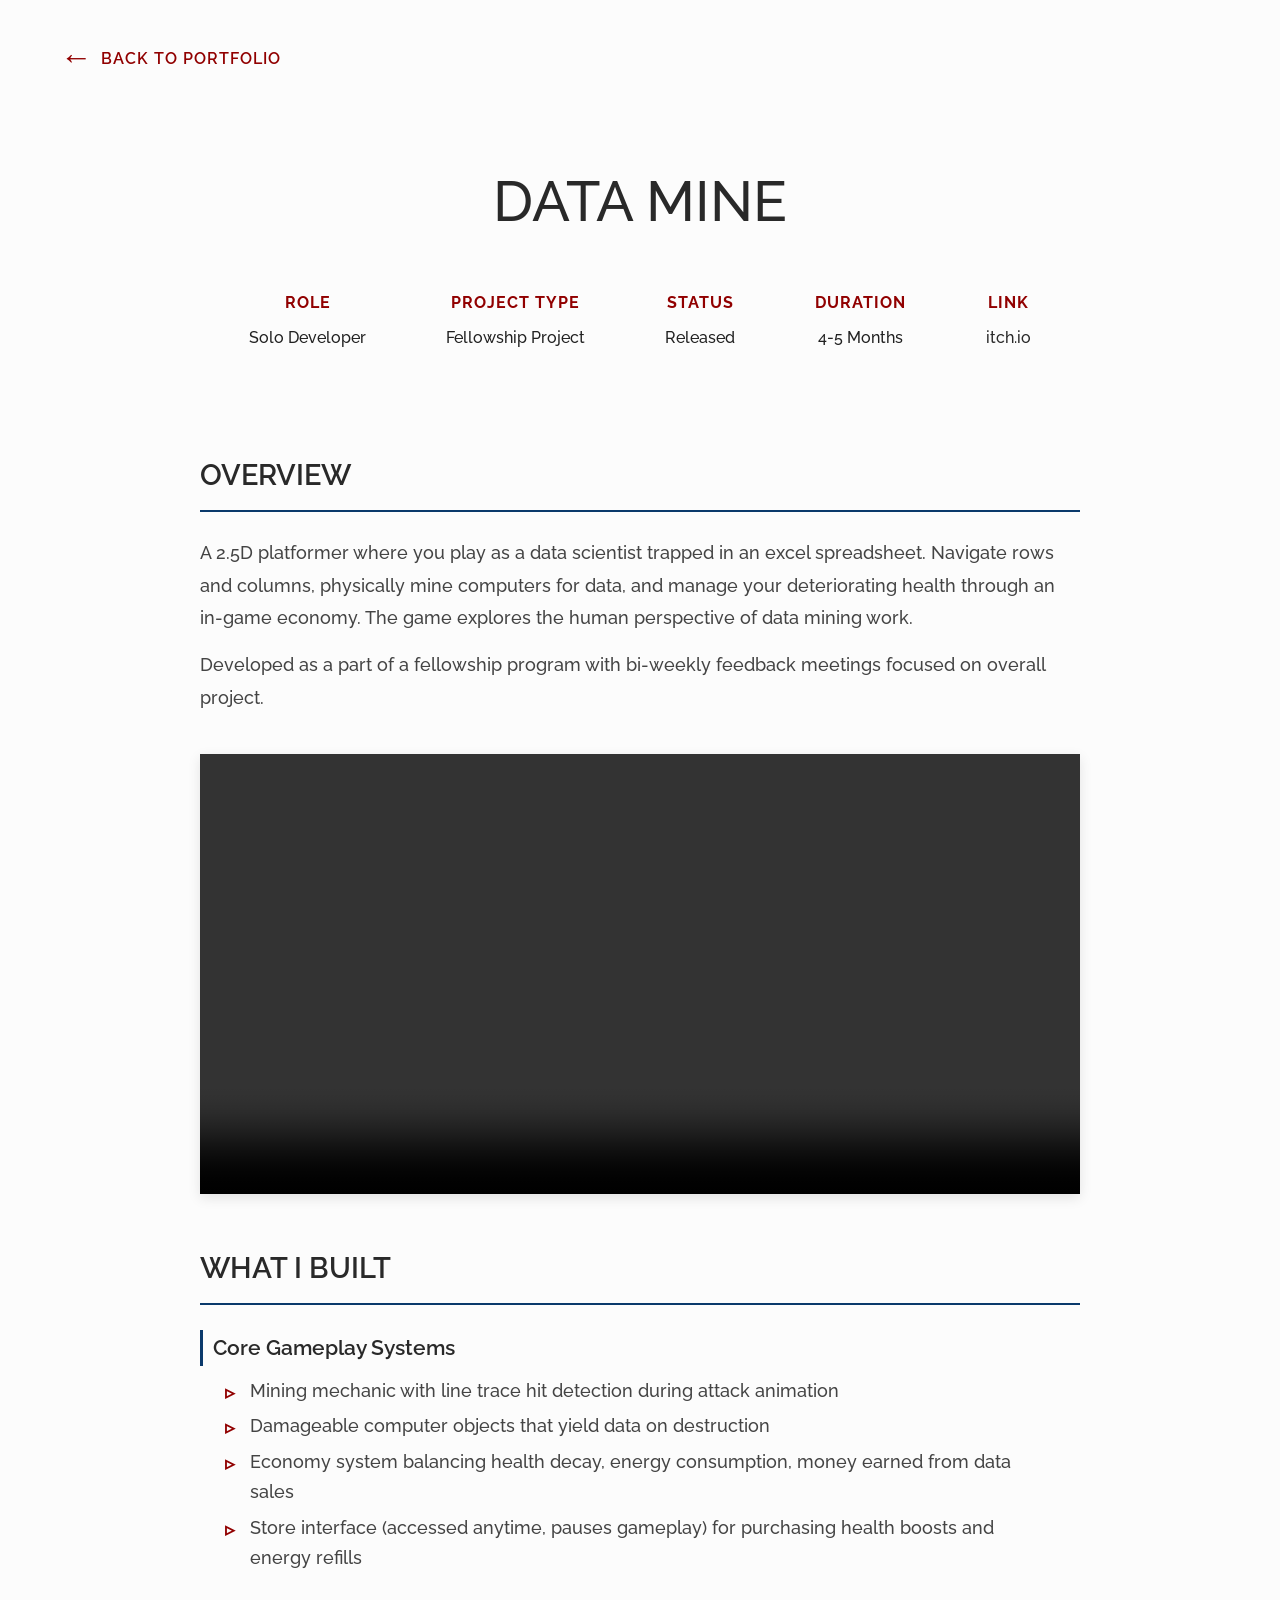
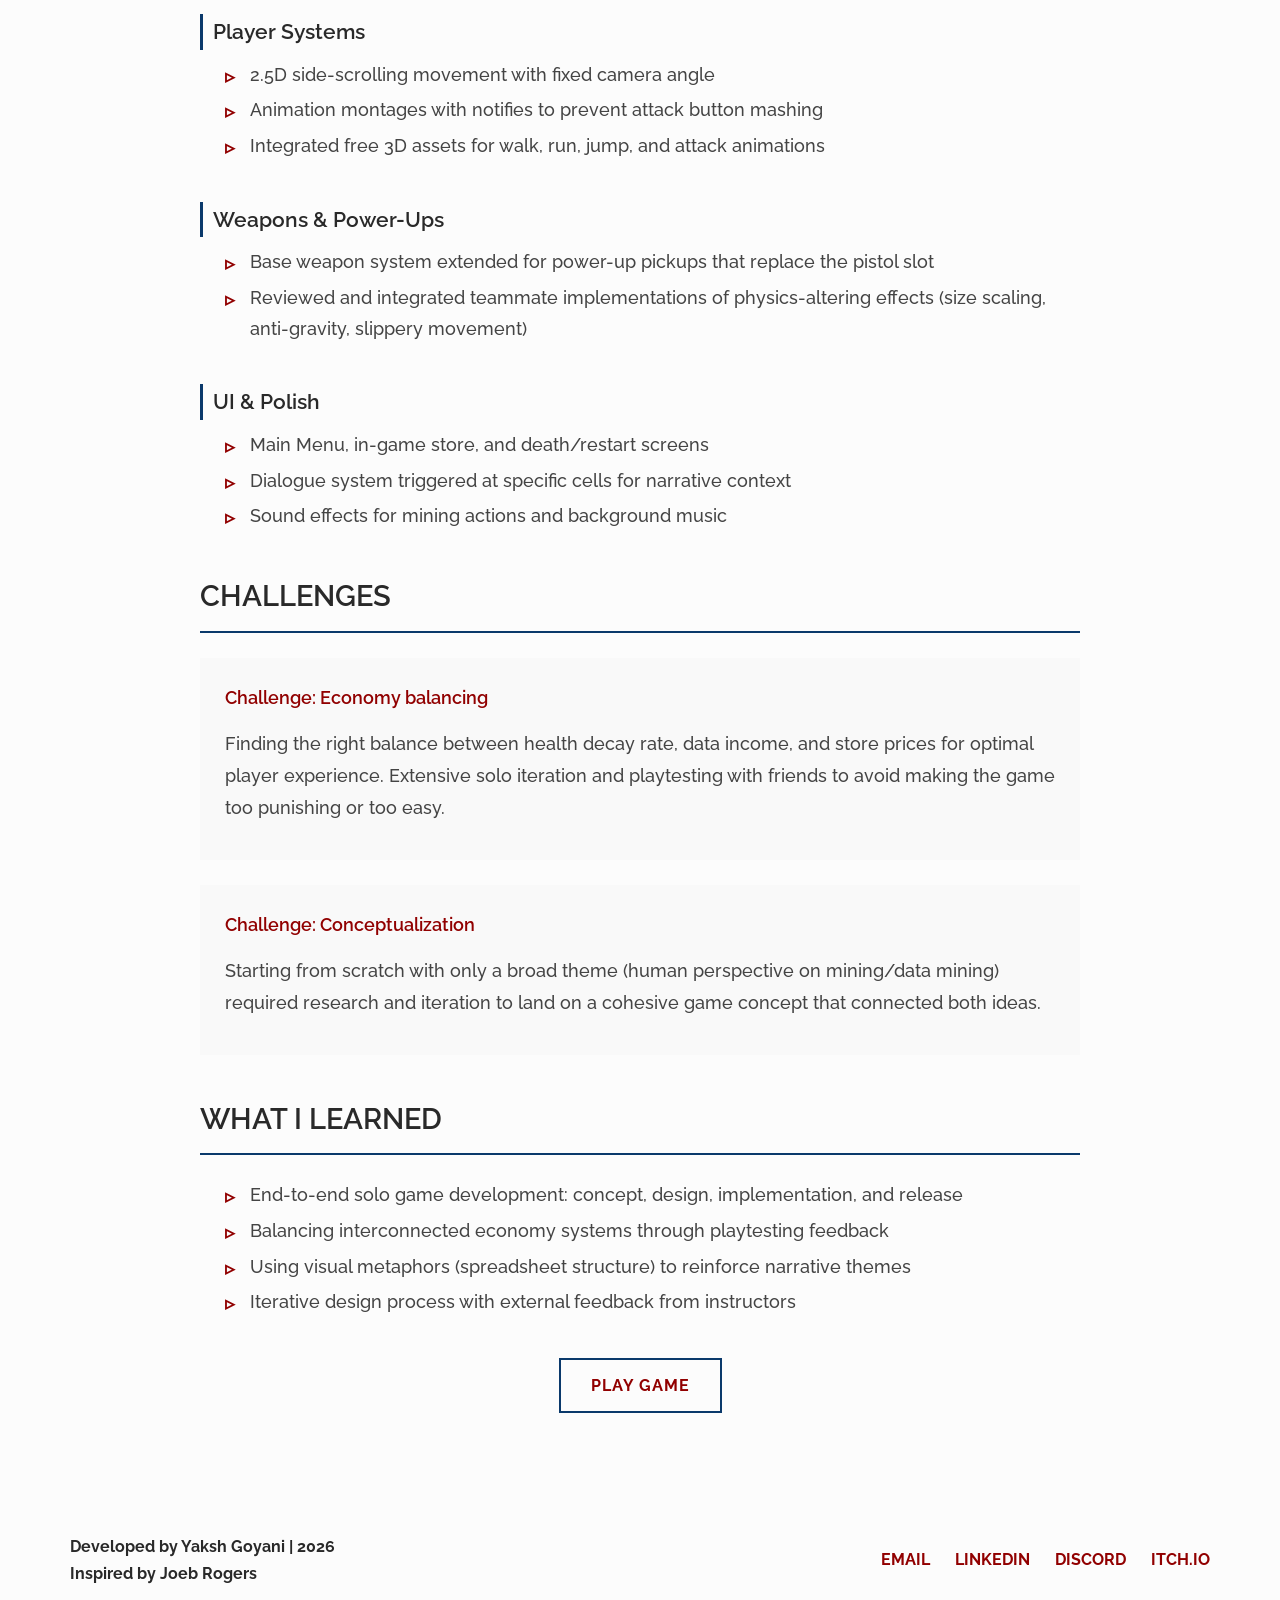
==== datamine_page.html @ fb2b9a88 "added main tags and resume" ====
<!DOCTYPE html>
<html lang="en">
<head>
    <meta charset="UTF-8">
    <meta name="viewport" content="width=device-width, initial-scale=1.0">
    <title>Data Mine | Yaksh Goyani</title>
    <link rel="stylesheet" href="styles.css">
    <link href="https://fonts.googleapis.com/css?family=Raleway:300,400,500,600,700,800,900" rel="stylesheet">
</head>
<body>
    <!-- Back Navigation-->
    <div class="project-nav">
        <a href="index.html#datamine" class="back-link">
            <span class="arrow">←</span>
            <span class="link-text">BACK TO PORTFOLIO</span>
        </a>
    </div>

    <!-- Project Header -->
    <section class="project-header">
        <main>
            <h1 class="project-page-title">DATA MINE</h1>
        
            <div class="project-meta">
                <div class="meta-block">
                    <p class="meta-label">ROLE</p>
                    <p class="meta-value">Solo Developer</p>
                </div>
            
                <div class="meta-block">
                    <p class="meta-label">PROJECT TYPE</p>
                    <p class="meta-value">Fellowship Project</p>
                </div>

                <div class="meta-block">
                    <p class="meta-label">STATUS</p>
                    <p class="meta-value">Released</p>
                </div>
            
                <div class="meta-block">
                    <p class="meta-label">DURATION</p>
                    <p class="meta-value">4-5 Months</p>
                </div>

                <div class="meta-block">
                    <p class="meta-label">LINK</p>
                    <p class="meta-value"><a href="https://billawatts. itch.io/data-mine">itch.io</a></p>
                </div>
            </div>
        </main>
    </section>

    <!-- Project Content -->
    <div class="project-container">
        <!-- Overview -->
        <section class="project-section">
            <h2 class="section-heading">OVERVIEW</h2>
            <p>A 2.5D platformer where you play as a data scientist trapped in an excel spreadsheet. Navigate rows and columns, physically mine computers for data, and manage your deteriorating health through an in-game economy. The game explores the human perspective of data mining work.</p>
            <p>Developed as a part of a fellowship program with bi-weekly feedback meetings focused on overall project.</p>
        </section>

        <!-- Gameplay Video/Image -->
        <section class="project-section">
            <div class="media-container">
                <video src="videos/DataMine_Trailer.mov" alt="DataMine Trailer" class="project-media" controls muted loop autoplay></video>
            </div>
        </section>

        <!-- My Contributions -->
        <section class="project-section">
            <h2 class="section-heading">WHAT I BUILT</h2>
            <div class="content-block">
                <h3>Core Gameplay Systems</h3>
                <ul class="content-list">
                    <li>Mining mechanic with line trace hit detection during attack animation</li>
                    <li>Damageable computer objects that yield data on destruction</li>
                    <li>Economy system balancing health decay, energy consumption, money earned from data sales</li>
                    <li>Store interface (accessed anytime, pauses gameplay) for purchasing health boosts and energy refills</li>
                </ul>
            </div>

            <div class="content-block">
                <h3>Player Systems</h3>
                <ul class="content-list">
                    <li>2.5D side-scrolling movement with fixed camera angle</li>
                    <li>Animation montages with notifies to prevent attack button mashing</li>
                    <li>Integrated free 3D assets for walk, run, jump, and attack animations</li>
                </ul>
            </div>

            <div class="content-block">
                <h3>Weapons & Power-Ups</h3>
                <ul class="content-list">
                    <li>Base weapon system extended for power-up pickups that replace the pistol slot</li>
                    <li>Reviewed and integrated teammate implementations of physics-altering effects (size scaling, anti-gravity, slippery movement)</li>
                </ul>
            </div>

            <div class="content-block">
                <h3>UI & Polish</h3>
                <ul class="content-list">
                    <li>Main Menu, in-game store, and death/restart screens</li>
                    <li>Dialogue system triggered at specific cells for narrative context</li>
                    <li>Sound effects for mining actions and background music</li>
                </ul>
            </div>
        </section>

        <!-- Content Blocks 
        <section class="project-section">
            <h2 class="section-heading">MY</h2>
            
            <div class="contribution-block">
                <h3>Core Game Logic & Gameplay Systems</h3>
                <p>Designed and implemented the foundational game loop, including player state management, score tracking, and match flow. Built a flexible event system to handle game state transitions and player interactions.</p>
            </div>

            <div class="contribution-block">
                <h3>Death-Match Mode</h3>
                <p>Developed the complete death-match system including player respawn logic, spawn point management, and weapons distribution. Implemented score tracking and victory conditions with real-time UI updates.</p>
            </div>

            <div class="contribution-block">
                <h3>Modular Weapons System</h3>
                <p>Created a data-driven weapons framework allowing easy addition of new weapons. Implemented weapon switching, ammo management, and projectile physics. Each weapon features unique fire rates, damage values, and visual effects.</p>
            </div>
        </section>
        -->

        <!-- Technical Challenges -->
        <section class="project-section">
            <h2 class="section-heading">CHALLENGES</h2>
            
            <div class="challenge-block">
                <h3>Challenge: Economy balancing</h3>
                <p>Finding the right balance between health decay rate, data income, and store prices for optimal player experience. Extensive solo iteration and playtesting with friends to avoid making the game too punishing or too easy.</p>
            </div>

            <div class="challenge-block">
                <h3>Challenge: Conceptualization</h3>
                <p>Starting from scratch with only a broad theme (human perspective on mining/data mining) required research and iteration to land on a cohesive game concept that connected both ideas. </p>
            </div>
        </section>

        
        <!-- Gallery 
        <section class="project-section">
            <h2 class="section-heading">GALLERY</h2>
            <div class="gallery-grid">
                <img src="images/KamiKaZe_Poster.png" alt="Screenshot 1" class="gallery-image">
                <img src="images/KamiKaZe_Poster.png" alt="Screenshot 2" class="gallery-image">
                <img src="images/KamiKaZe_Poster.png" alt="Screenshot 3" class="gallery-image">
                <img src="images/KamiKaZe_Poster.png" alt="Screenshot 4" class="gallery-image">
            </div>
        </section>
        -->

        <!-- Key Takeaways -->
        <section class="project-section">
            <h2 class="section-heading">WHAT I LEARNED</h2>
            <div class="content-block">
                <ul class="content-list">
                    <li>End-to-end solo game development: concept, design, implementation, and release</li>
                    <li>Balancing interconnected economy systems through playtesting feedback</li>
                    <li>Using visual metaphors (spreadsheet structure) to reinforce narrative themes</li>
                    <li>Iterative design process with external feedback from instructors</li>
                </ul>
            </div>
        </section>

        <!-- Links -->
        <section class="project-section">
            <div class="project-links">
                <a href="https://billawatts.itch.io/data-mine" target="_blank" class="project-button">PLAY GAME</a>
            </div>
        </section>
    </div>

    <!-- Footer -->
    <footer>
        <div class="footer-text">
            <p>Developed by Yaksh Goyani | 2026</p>
            <p>Inspired by Joeb Rogers</p>
        </div>

        <div class="social-links">
            <a href="mailto:yakshgoyani@gmail.com" title="email">EMAIL</a>
            <a href="https://www.linkedin.com/in/ygoyani" target="_blank" title="linkedin">LINKEDIN</a>
            <a href="https://discord.com/login" target="_blank" title="discord">DISCORD</a>
            <a href="https://billawatts.itch.io/" target="_blank" title="itch.io">ITCH.IO</a>            
        </div>
    </footer>
</body>
</html>
---- styles.css ----
/*
        font-color: #292929
        link-color-1: #910000
        background-color: #FCFCFC
        link-color-2 - #0A396B
        */
        
* {
    margin: 0;
    padding: 0;
    box-sizing: border-box;
}

a{
    text-decoration: none;
}

body {
    font-family: 'Raleway', sans-serif;
    background-color: #FCFCFC;
    font-size: 18px;
    font-weight: 500;
    line-height: 1.7;
    color: #292929;
}


/* ------------Hero Section---------- */
.hero {
    min-height: 100vh;
    display: flex;
    align-items: center;
    padding: 0 60px;
}

.hero-content {
    height: 800px;
    max-width: 1200px;
    margin: 0 auto;
    width: 100%;
}

.hero h1 {
    font-size: 2rem;
    margin-top: 80px;
    margin-bottom: 150px;
    font-weight: normal;
}

.profile-content {
    display: flex;
    align-items: center;
    gap: 10px;
}

.profile-image {
    width: 300px;
    height: 300px;
    border-radius: 1000px;
}

.hero h2 {
    font-size: 2.2rem;
    width: 90%;
    line-height: 1.4;
    margin-bottom: 20px;
    font-weight: normal;
}

.hero span {
    font-weight: bold;
}

/* ----------Main Content---------- */
.container {
    max-width: 1500px;
    margin: 0 auto;
    padding: 0 60px;
}

.section {
    display: grid;
    grid-template-columns: 200px 1fr;
    gap: 150px;
    margin-bottom: 30px;
    padding: 30px 0;
}

.section-title {
    color: #910000;
    font-size: 1.25rem;
    font-weight: 600;
    position: sticky;
    top: 40px;
    align-self: start;
    text-align: right;
    width: 250px;
}

.section-content {
    max-width: 900px;
}

/* ----------Background Section----------- */
.background-content {
    display: flex;
    flex-direction: column;
    gap: 20px;
    align-items: flex-start;
    flex: 1;
}

.background-content p {
    margin-bottom: 15px;
}

.resume {
    color: #910000;
    padding: 10px 25px;
    font-size: 1.5rem;
    font-weight: 600;
    width: fit-content;
    border: 2px solid #0A396B;
    margin: 20px auto;
    display: block;
    text-align: center;
    transition: all 0.3s ease;
}


.resume:hover {
    color: #FCFCFC;
    background-color: #0A396B;
    border-color: #0A396B;
    letter-spacing: 0.5px;
}

.resume:active {
    background-color: #00965A;
    border-color: #00965A;
}


/* ----------Skills Section---------- */
.skills-grid {
    display: flex;
    flex-wrap: wrap;
    gap: 40px 100px;
}

.skill-category h4 {
    margin-top: 4px;
    font-size: 1.25rem;
    font-weight: 600;
    margin-bottom: 20px;
}

.skill-category ul {
    list-style: none;
}

.skill-category li {
    margin-bottom: 8px;
    position: relative;
    font-size: 16px;
}

/* ----------Projects---------- */
.project {
    margin-bottom: 60px;
}

.project-banner {
    width: 90%;
    height: auto;
    margin-bottom: 0;
}

.tools {
    display: flex;
    flex-direction: row-reverse;
    margin-right: 90px;
}

.tool-name {
    margin-right: 40px;
    font-size: 0.9rem;
    color: #0A396B;
    font-weight: 700;
    border-bottom: 2px solid #0A396B;
}

.project-title {
    font-size: 24px;
    font-weight: 600;
}

.project-title a {
    text-decoration: none;
    color: #292929;
}

.project-title a:hover{
    opacity: 0.85;
}

.project-title a:active {
    color:#00965A;
}

.about-project {
    line-height: 1.7;
    font-size: 1rem;
    margin-left: 20px;;
}

.about-project ul li {
    margin-left: 30px;
}

/* ----------Project Page----------*/

/* -----Back Navigation----- */
.project-nav {
    padding: 30px 60px;
    transition: background-color 0.2s ease;
}

.back-link {
    color: #910000;
    font-weight: 600;
    letter-spacing: 1px;
    transition: color 0.2s ease;
    display: inline-flex;
    align-items: center;
    gap: 8px;
}

.back-link:hover {
    color: #FCFCFC;
}

.project-nav:has(.back-link:hover) {
    background-color: #292929;
}

.arrow {
    font-size: 2rem;
    display: inline-block;
}

.link-text {
    font-size: 1rem;
    padding-top: 2px;
    display: inline-block;
}


/* -----Project Header----- */
.project-header {
    padding: 40px 60px;
    background-color: #FCFCFC;
}

.project-page-title {
    font-size: 3.5rem;
    font-weight: 500;
    color: #292929;
    margin-bottom: 40px;
    text-align: center;
}

.project-meta {
    display: flex;
    justify-content: center;
    gap: 80px;
    flex-wrap: wrap;
}

.meta-block {
    text-align: center;
}

.meta-label {
    font-size: 0.975rem;
    font-weight: 700;
    color: #910000;
    letter-spacing: 1px;
    margin-bottom: 8px;
}

.meta-value {
    font-size: 1rem;
    color: #212121;
    font-weight: 500;
}

.meta-value a {
    color: #292929;
}

.meta-value a:hover {
    color: #0A396B;
    font-weight: 600;
    border-bottom: 2px solid #0A396B;
}

.meta-value a:active {
    color: #00965A;
    border-bottom: 0px;
}

/* -----Project Content----- */
.project-container {
    max-width: 1000px;
    margin: 0 auto;
    padding: 60px;
}

.project-section {
    margin-bottom: 40px;
}

.section-heading {
    font-size: 1.8rem;
    font-weight: 600;
    color: #292929;
    margin-bottom: 25px;
    padding-bottom: 10px;
    border-bottom: 2px solid #0A396B;
}

.project-section p {
    line-height: 1.8;
    color: #444;
    margin-bottom: 15px;
}

/* -----Media Container----- */
.media-container {
    margin: 40px 0;
}

.project-media {
    width: 100%;
    height: auto;
    box-shadow: 0 4px 12px rgba(0, 0, 0, 0.1);
}

/* -----Project Content List----- */
.content-block {
    margin-bottom: 40px;
}

.content-block h3 {
    border-left: 3px solid #0A396B;
    padding-left: 10px;
    font-weight: 600;
}

.content-block p {
    padding-left: 20px;
    margin: 10px 0;
    font-weight: 600;
    font-style: italic;
}

.content-list {
    list-style: none;
    margin: 10px 25px;
    padding-left: 0;
}

.content-list li {
    padding-left: 25px;
    margin-bottom: 5px;
    position: relative;
    line-height: 1.7;
    color: #444;
}

.content-list li:before {
    content: "▹";
    position: absolute;
    left: 0;
    color: #910000;
    font-weight: bold;
    font-size: 1.2rem;
}

/* -----contribution Blocks----- 
.contribution-block {
    margin-bottom: 35px;
    padding-left: 20px;
    border-left: 3px solid #0A396B;
}

.contribution-block h3 {
    font-size: 1.2rem;
    font-weight: 600;
    color: #222;
    margin-bottom: 12px;
}

.contribution-block p {
    color: #444;
    line-height: 1.8;
} 
*/

/* -----Challenge Blocks----- */
.challenge-block {
    background-color: #f9f9f9;
    padding: 25px;
    margin-bottom: 25px;
}

.challenge-block h3 {
    font-size: 1.1rem;
    font-weight: 600;
    color: #910000;
    margin-bottom: 15px;
}

.challenge-block p {
    margin-bottom: 10px;
}

.challenge-block strong {
    color: #222;
    font-weight: 600;
}

/* Gallery */
.gallery-grid {
    display: grid;
    grid-template-columns: repeat(2, 1fr);
    gap: 20px;
    margin-top: 30px;
}

.gallery-image {
    width: 100%;
    height: auto;
    border-radius: 8px;
    box-shadow: 0 2px 8px rgba(0, 0, 0, 0.1);
    transition: transform 0.3s ease;
}

.gallery-image:hover {
    transform: scale(1.05);
}

/* Project Links */
.project-links {
    display: flex;
    gap: 40px;
    justify-content: center;
    margin-top: 40px;
}

.project-button {
    color: #910000;
    padding: 12px 30px;
    font-size: 1rem;
    font-weight: 700;
    border: 2px solid #0A396B;
    display: inline-block;
    text-align: center;
    transition: all 0.3s ease;
    letter-spacing: 1px;
}

.project-button:hover {
    color: #fff;
    background-color: #0A396B;
    border-color: #0A396B;
}

.project-button:active {
    background-color: #00965A;
    border-color: #00965A;
}

/* Responsive - Project Pages */
@media (max-width: 768px) {
    .project-nav {
        padding: 20px 30px;
    }

    .project-header {
        padding: 60px 30px 40px;
    }

    .project-page-title {
        font-size: 2.5rem;
    }

    .project-meta {
        gap: 30px;
    }

    .project-container {
        padding: 40px 30px 80px;
    }

    .section-heading {
        font-size: 1.5rem;
    }

    .gallery-grid {
        grid-template-columns: 1fr;
    }

    .project-links {
        flex-direction: column;
    }

    .project-button {
        width: 100%;
    }
}

/* ----------Footer---------- */
footer {
    display: flex;
    flex-direction: row;
    flex-wrap: wrap;
    align-items: center;
    justify-content: space-between;
    margin-bottom: 80px;
}

.footer-text {
    font-size: 1rem;
    font-weight: bold;
    padding: 20px 70px;
}

.social-links {
    display: flex;
    justify-content: center;
    gap: 25px;
    align-items: center;
    padding: 20px 70px;
}

.social-links a {
    color: #910000;
    font-size: 1rem;
    font-weight: bold;
    display: flex;
    align-items: center;
    gap: 5px;
    border-bottom: 2px solid #FCFCFC;
}

.social-links a:hover {
    color: #0A396B;
    border-bottom: 2px solid #0A396B;
}

.social-links a:active {
    color: #00965A;
    border-bottom: 0px;
}

.social-icon {
    width: 20px;
    height: 20px;
}

/* ----------Mobile---------- */
@media (max-width: 768px) {
    .hero {
        padding: 120px 60px;
        min-height: auto;
    }

    .hero-content {
        padding: 40px 0;
    }

    .hero h1 {
        font-size: 20px;
    }

    .hero h2 {
        font-size: 26px;
        order: 1;
    }

    .profile-content {
        flex-direction: column;
        align-items: center;
    }

    .profile-image {
        display: none;
    }
    .container {
    padding: 0 20px;
    }

    .project {
        grid-template-columns: 1fr;
    }

    .project-banner {
        grid-column: 1;
        grid-row: 1;
        margin-bottom: 10px;
    }
    
    .project .tools .project-title .about-project {
        grid-column: 1;
    }

    .section {
        grid-template-columns: 1fr;
        gap: 30px;
        margin-bottom: 60px;
        padding: 20px 0;
    }

    .section-title {
        position: static;
        font-size: 22px;
        text-align: left;
    }

    .skills-grid {
        grid-template-columns: 1fr;
        gap: 30px;
    }

    .background-wrapper {
        flex-direction: column;
    }

    .social-links {
        flex-wrap: wrap;
        gap: 15px;
    }

    footer {
        padding: 40px 20px;
        flex-direction: column;
        align-items: center;
        margin-bottom: 70px;
    }
}

/* Tablet spacing*/
@media (max-width: 1024px) and (min-width: 769px) {
    .hero {
        padding: 50px 40px;
    }

    .hero-content {
        padding: 50px 0;
    }

    .profile-image {
        display: none;
    }

    .section {
        gap: 60px;
    }

    footer {
        padding: 40px 20px;
        flex-direction: column;
        align-items: center;
        margin-bottom: 70px;
    }

    .footer-text {
        text-align: center;
    }

}

/* Mobile - overall container spacing */
@media (max-width: 768px) {
    .container {
        padding: 0 50px;
    }

}
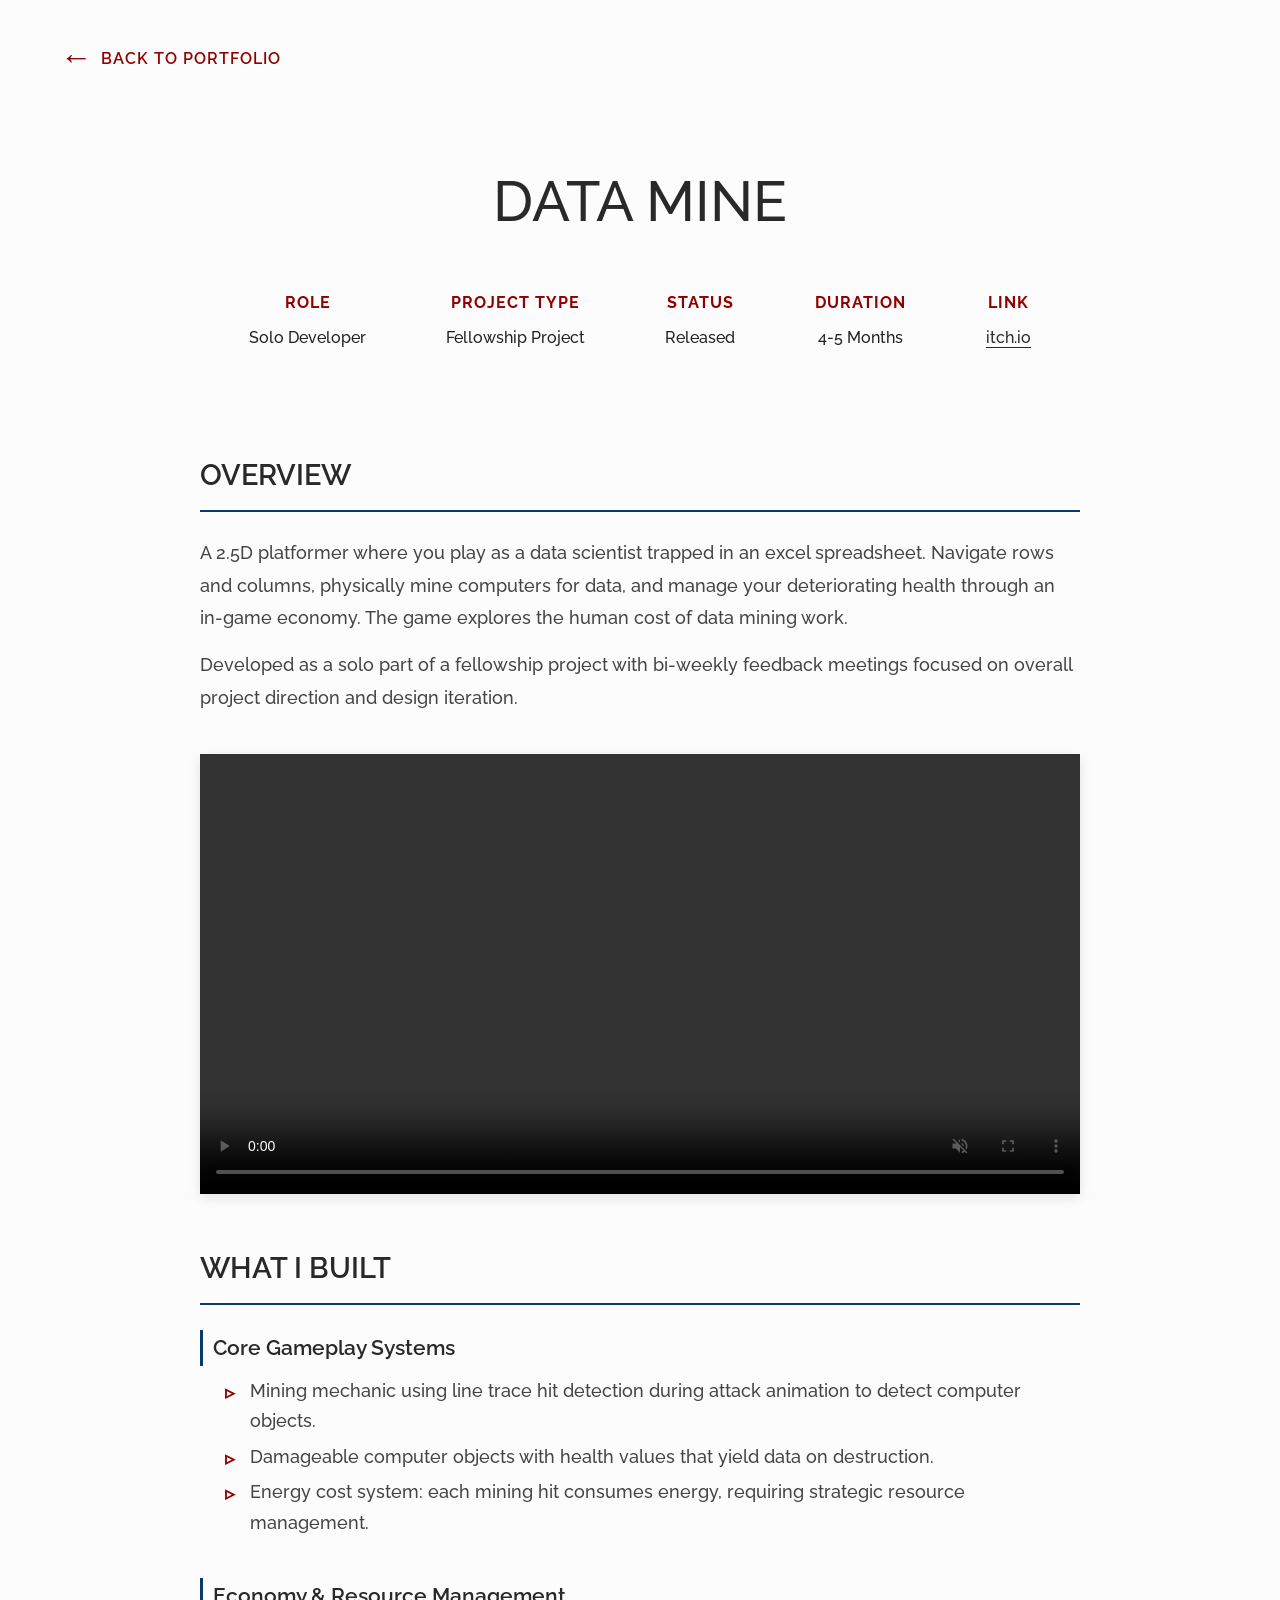
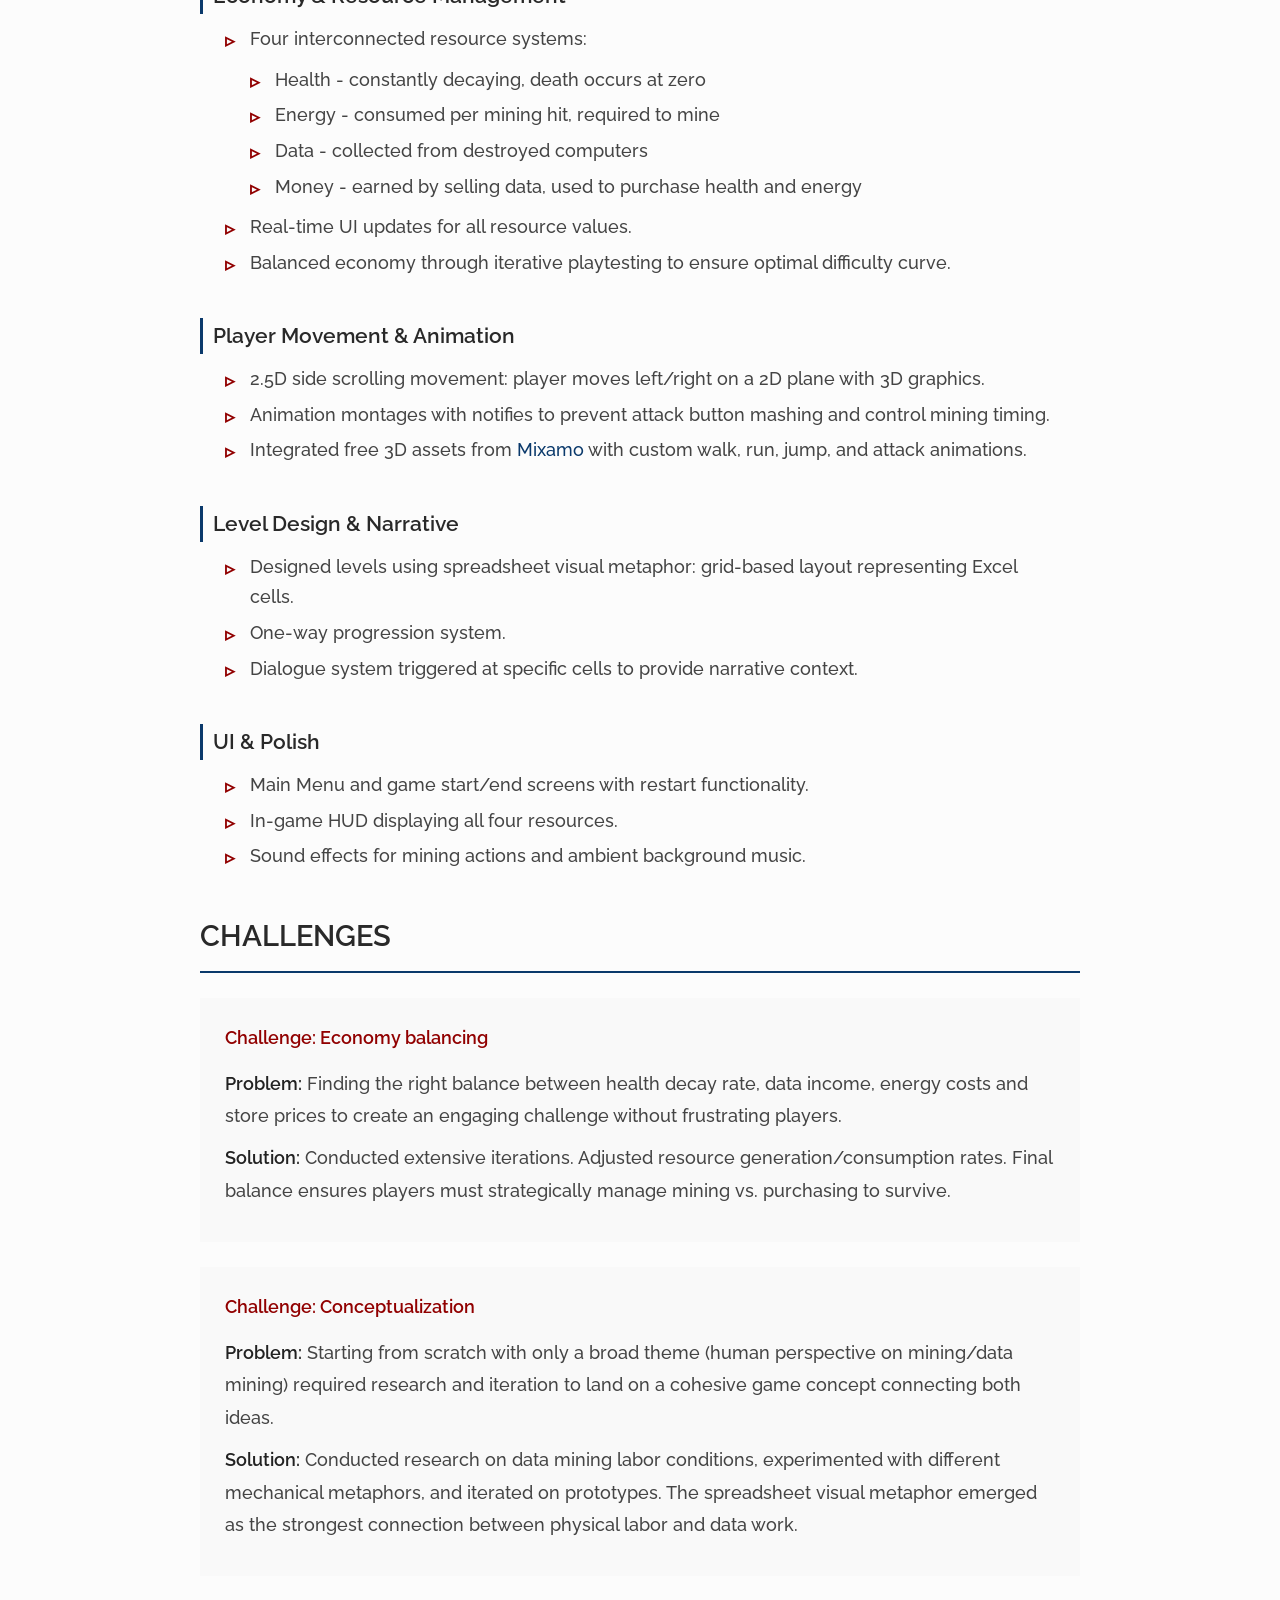
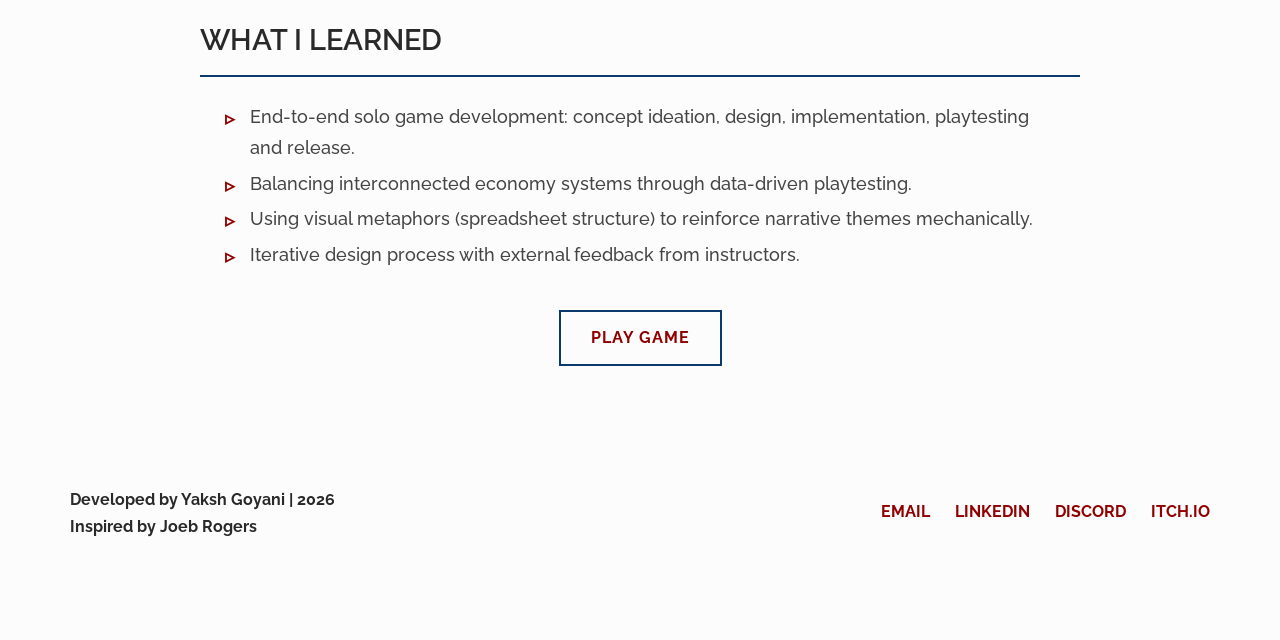
==== commit 53081ae5: "changed the project page content" ====
--- a/datamine_page.html
+++ b/datamine_page.html
@@ -44,7 +44,7 @@
 
                 <div class="meta-block">
                     <p class="meta-label">LINK</p>
-                    <p class="meta-value"><a href="https://billawatts. itch.io/data-mine">itch.io</a></p>
+                    <p class="meta-value"><a href="https://billawatts.itch.io/data-mine" target="_blank">itch.io</a></p>
                 </div>
             </div>
         </main>
@@ -55,8 +55,8 @@
         <!-- Overview -->
         <section class="project-section">
             <h2 class="section-heading">OVERVIEW</h2>
-            <p>A 2.5D platformer where you play as a data scientist trapped in an excel spreadsheet. Navigate rows and columns, physically mine computers for data, and manage your deteriorating health through an in-game economy. The game explores the human perspective of data mining work.</p>
-            <p>Developed as a part of a fellowship program with bi-weekly feedback meetings focused on overall project.</p>
+            <p>A 2.5D platformer where you play as a data scientist trapped in an excel spreadsheet. Navigate rows and columns, physically mine computers for data, and manage your deteriorating health through an in-game economy. The game explores the human cost of data mining work.</p>
+            <p>Developed as a solo part of a fellowship project with bi-weekly feedback meetings focused on overall project direction and design iteration.</p>
         </section>
 
         <!-- Gameplay Video/Image -->
@@ -72,36 +72,51 @@
             <div class="content-block">
                 <h3>Core Gameplay Systems</h3>
                 <ul class="content-list">
-                    <li>Mining mechanic with line trace hit detection during attack animation</li>
-                    <li>Damageable computer objects that yield data on destruction</li>
-                    <li>Economy system balancing health decay, energy consumption, money earned from data sales</li>
-                    <li>Store interface (accessed anytime, pauses gameplay) for purchasing health boosts and energy refills</li>
-                </ul>
-            </div>
-
-            <div class="content-block">
-                <h3>Player Systems</h3>
-                <ul class="content-list">
-                    <li>2.5D side-scrolling movement with fixed camera angle</li>
-                    <li>Animation montages with notifies to prevent attack button mashing</li>
-                    <li>Integrated free 3D assets for walk, run, jump, and attack animations</li>
-                </ul>
-            </div>
-
-            <div class="content-block">
-                <h3>Weapons & Power-Ups</h3>
-                <ul class="content-list">
-                    <li>Base weapon system extended for power-up pickups that replace the pistol slot</li>
-                    <li>Reviewed and integrated teammate implementations of physics-altering effects (size scaling, anti-gravity, slippery movement)</li>
+                    <li>Mining mechanic using line trace hit detection during attack animation to detect computer objects.</li>
+                    <li>Damageable computer objects with health values that yield data on destruction.</li>
+                    <li>Energy cost system: each mining hit consumes energy, requiring strategic resource management.</li>
+                </ul>
+            </div>
+
+            <div class="content-block">
+                <h3>Economy & Resource Management</h3>
+                <ul class="content-list">
+                    <li>Four interconnected resource systems:</li>
+                    <ul class="content-list">
+                        <li>Health - constantly decaying, death occurs at zero</li>
+                        <li>Energy - consumed per mining hit, required to mine</li>
+                        <li>Data - collected from destroyed computers</li>
+                        <li>Money - earned by selling data, used to purchase health and energy</li>
+                    </ul>
+                    <li>Real-time UI updates for all resource values.</li>
+                    <li>Balanced economy through iterative playtesting to ensure optimal difficulty curve.</li>
+                </ul>
+            </div>
+
+            <div class="content-block">
+                <h3>Player Movement & Animation</h3>
+                <ul class="content-list">
+                    <li>2.5D side scrolling movement: player moves left/right on a 2D plane with 3D graphics.</li>
+                    <li>Animation montages with notifies to prevent attack button mashing and control mining timing.</li>
+                    <li>Integrated free 3D assets from <a href="https://www.mixamo.com/#/" target="_blank">Mixamo</a> with custom walk, run, jump, and attack animations.</li>
+                </ul>
+            </div>
+
+            <div class="content-block">
+                <h3>Level Design & Narrative</h3>
+                <ul class="content-list">
+                    <li>Designed levels using spreadsheet visual metaphor: grid-based layout representing Excel cells.</li>
+                    <li>One-way progression system.</li>
+                    <li>Dialogue system triggered at specific cells to provide narrative context.</li>
                 </ul>
             </div>
 
             <div class="content-block">
                 <h3>UI & Polish</h3>
                 <ul class="content-list">
-                    <li>Main Menu, in-game store, and death/restart screens</li>
-                    <li>Dialogue system triggered at specific cells for narrative context</li>
-                    <li>Sound effects for mining actions and background music</li>
+                    <li>Main Menu and game start/end screens with restart functionality.</li>
+                    <li>In-game HUD displaying all four resources.</li>
+                    <li>Sound effects for mining actions and ambient background music.</li>
                 </ul>
             </div>
         </section>
@@ -133,12 +148,14 @@
             
             <div class="challenge-block">
                 <h3>Challenge: Economy balancing</h3>
-                <p>Finding the right balance between health decay rate, data income, and store prices for optimal player experience. Extensive solo iteration and playtesting with friends to avoid making the game too punishing or too easy.</p>
+                <p><strong>Problem:</strong> Finding the right balance between health decay rate, data income, energy costs and store prices to create an engaging challenge without frustrating players.</p>
+                <p><strong>Solution:</strong> Conducted extensive iterations. Adjusted resource generation/consumption rates. Final balance ensures players must strategically manage mining vs. purchasing to survive.</p>
             </div>
 
             <div class="challenge-block">
                 <h3>Challenge: Conceptualization</h3>
-                <p>Starting from scratch with only a broad theme (human perspective on mining/data mining) required research and iteration to land on a cohesive game concept that connected both ideas. </p>
+                <p><strong>Problem:</strong> Starting from scratch with only a broad theme (human perspective on mining/data mining) required research and iteration to land on a cohesive game concept connecting both ideas.</p>
+                <p><strong>Solution:</strong> Conducted research on data mining labor conditions, experimented with different mechanical metaphors, and iterated on prototypes. The spreadsheet visual metaphor emerged as the strongest connection between physical labor and data work.</p>
             </div>
         </section>
 
@@ -160,10 +177,10 @@
             <h2 class="section-heading">WHAT I LEARNED</h2>
             <div class="content-block">
                 <ul class="content-list">
-                    <li>End-to-end solo game development: concept, design, implementation, and release</li>
-                    <li>Balancing interconnected economy systems through playtesting feedback</li>
-                    <li>Using visual metaphors (spreadsheet structure) to reinforce narrative themes</li>
-                    <li>Iterative design process with external feedback from instructors</li>
+                    <li>End-to-end solo game development: concept ideation, design, implementation, playtesting and release.</li>
+                    <li>Balancing interconnected economy systems through data-driven playtesting.</li>
+                    <li>Using visual metaphors (spreadsheet structure) to reinforce narrative themes mechanically.</li>
+                    <li>Iterative design process with external feedback from instructors.</li>
                 </ul>
             </div>
         </section>
--- a/styles.css
+++ b/styles.css
@@ -41,7 +41,7 @@
 }
 
 .hero h1 {
-    font-size: 2rem;
+    font-size: 1.75rem;
     margin-top: 80px;
     margin-bottom: 150px;
     font-weight: normal;
@@ -60,7 +60,7 @@
 }
 
 .hero h2 {
-    font-size: 2.2rem;
+    font-size: 2rem;
     width: 90%;
     line-height: 1.4;
     margin-bottom: 20px;
@@ -94,7 +94,7 @@
     top: 40px;
     align-self: start;
     text-align: right;
-    width: 250px;
+    width: 220px;
 }
 
 .section-content {
@@ -145,10 +145,10 @@
 .skills-grid {
     display: flex;
     flex-wrap: wrap;
-    gap: 40px 100px;
 }
 
 .skill-category h4 {
+    width: 175px;
     margin-top: 4px;
     font-size: 1.25rem;
     font-weight: 600;
@@ -156,6 +156,7 @@
 }
 
 .skill-category ul {
+    width: 180px;
     list-style: none;
 }
 
@@ -190,6 +191,18 @@
     border-bottom: 2px solid #0A396B;
 }
 
+.tools a {
+    color: #910000;
+}
+
+.tools a:hover{
+    color: #00965A;
+}
+
+.tools a:active {
+    color: #292929;
+}
+
 .project-title {
     font-size: 24px;
     font-weight: 600;
@@ -297,6 +310,7 @@
 
 .meta-value a {
     color: #292929;
+    border-bottom: 1px solid #292929;
 }
 
 .meta-value a:hover {
@@ -386,6 +400,14 @@
     color: #910000;
     font-weight: bold;
     font-size: 1.2rem;
+}
+
+.content-list a{
+    color: #0A396B;
+}
+
+.content-list a:hover {
+    color:#00965A;
 }
 
 /* -----contribution Blocks----- 
@@ -616,6 +638,11 @@
         grid-column: 1;
     }
 
+    .tools {
+        margin-right: 30px;
+        margin-bottom: 10px;
+    }
+
     .section {
         grid-template-columns: 1fr;
         gap: 30px;
@@ -665,6 +692,9 @@
         display: none;
     }
 
+    .tools {
+        margin-right: 20px;
+    }
     .section {
         gap: 60px;
     }
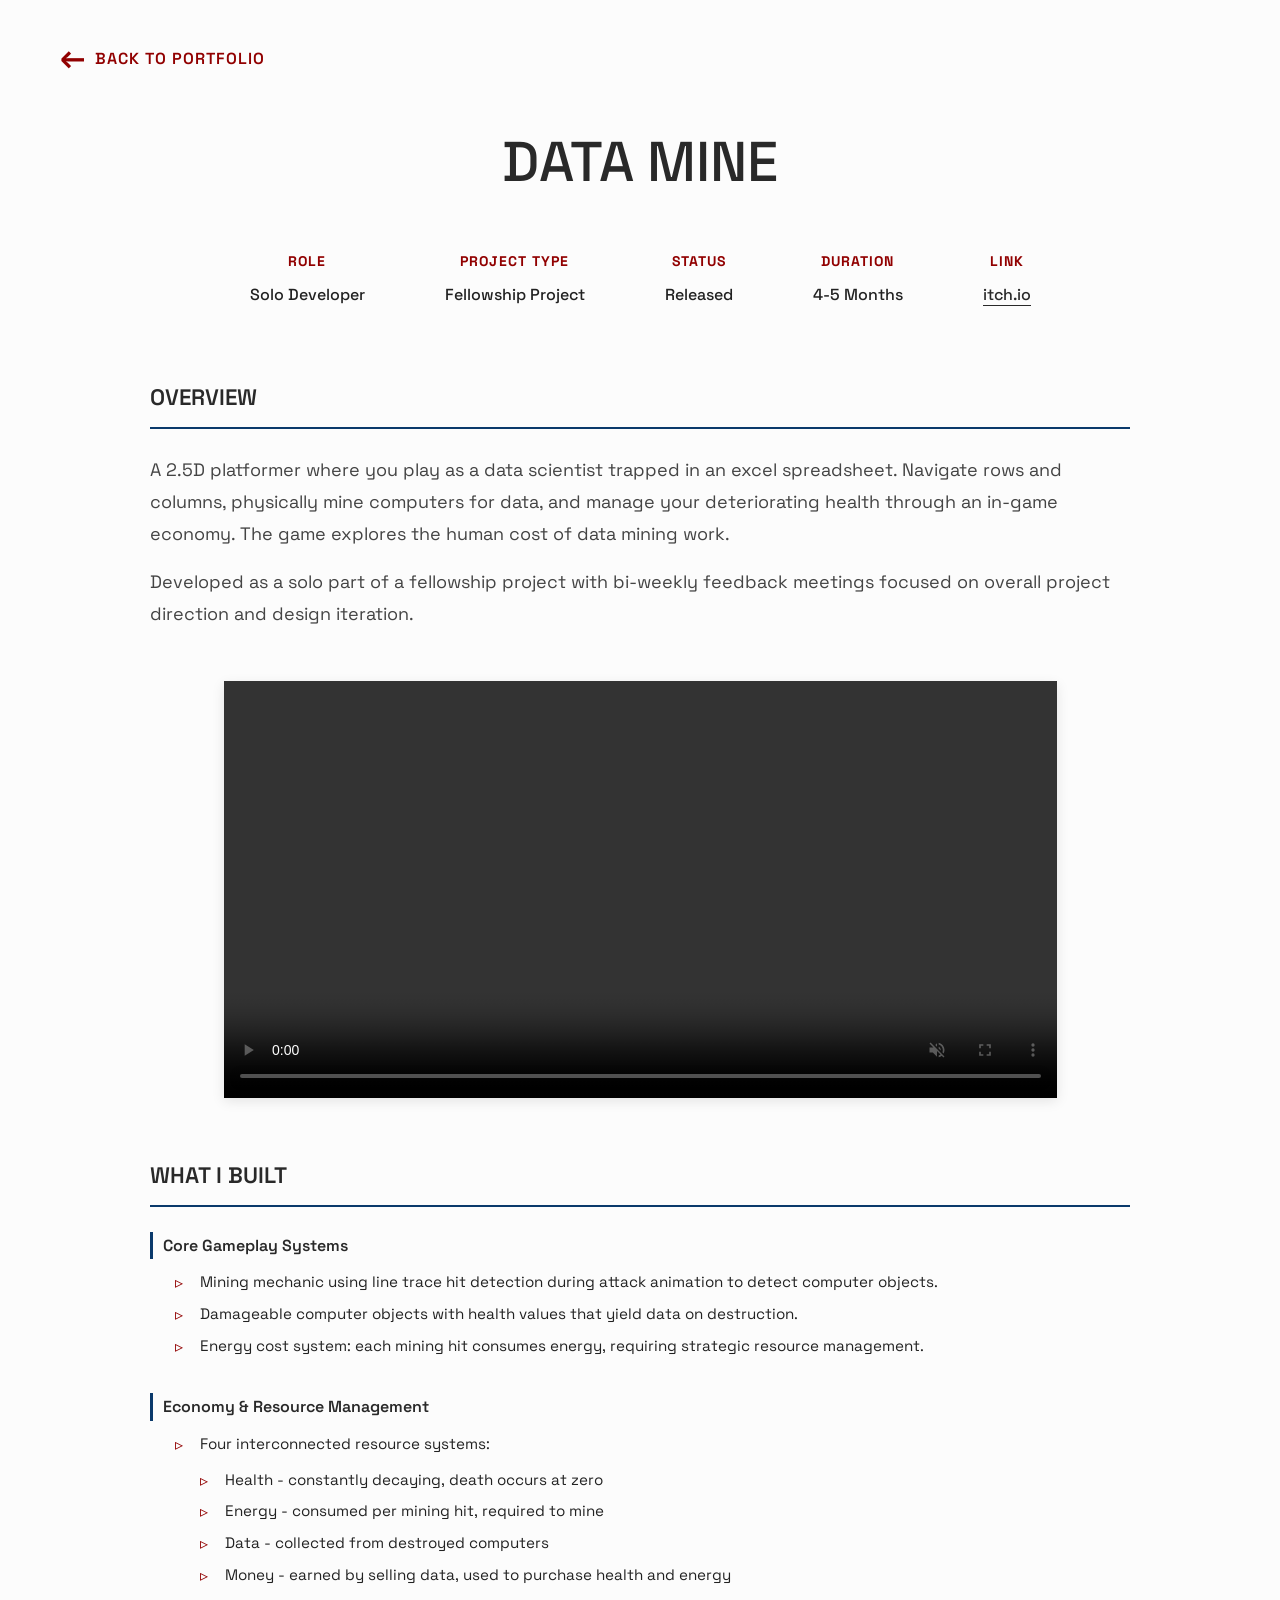
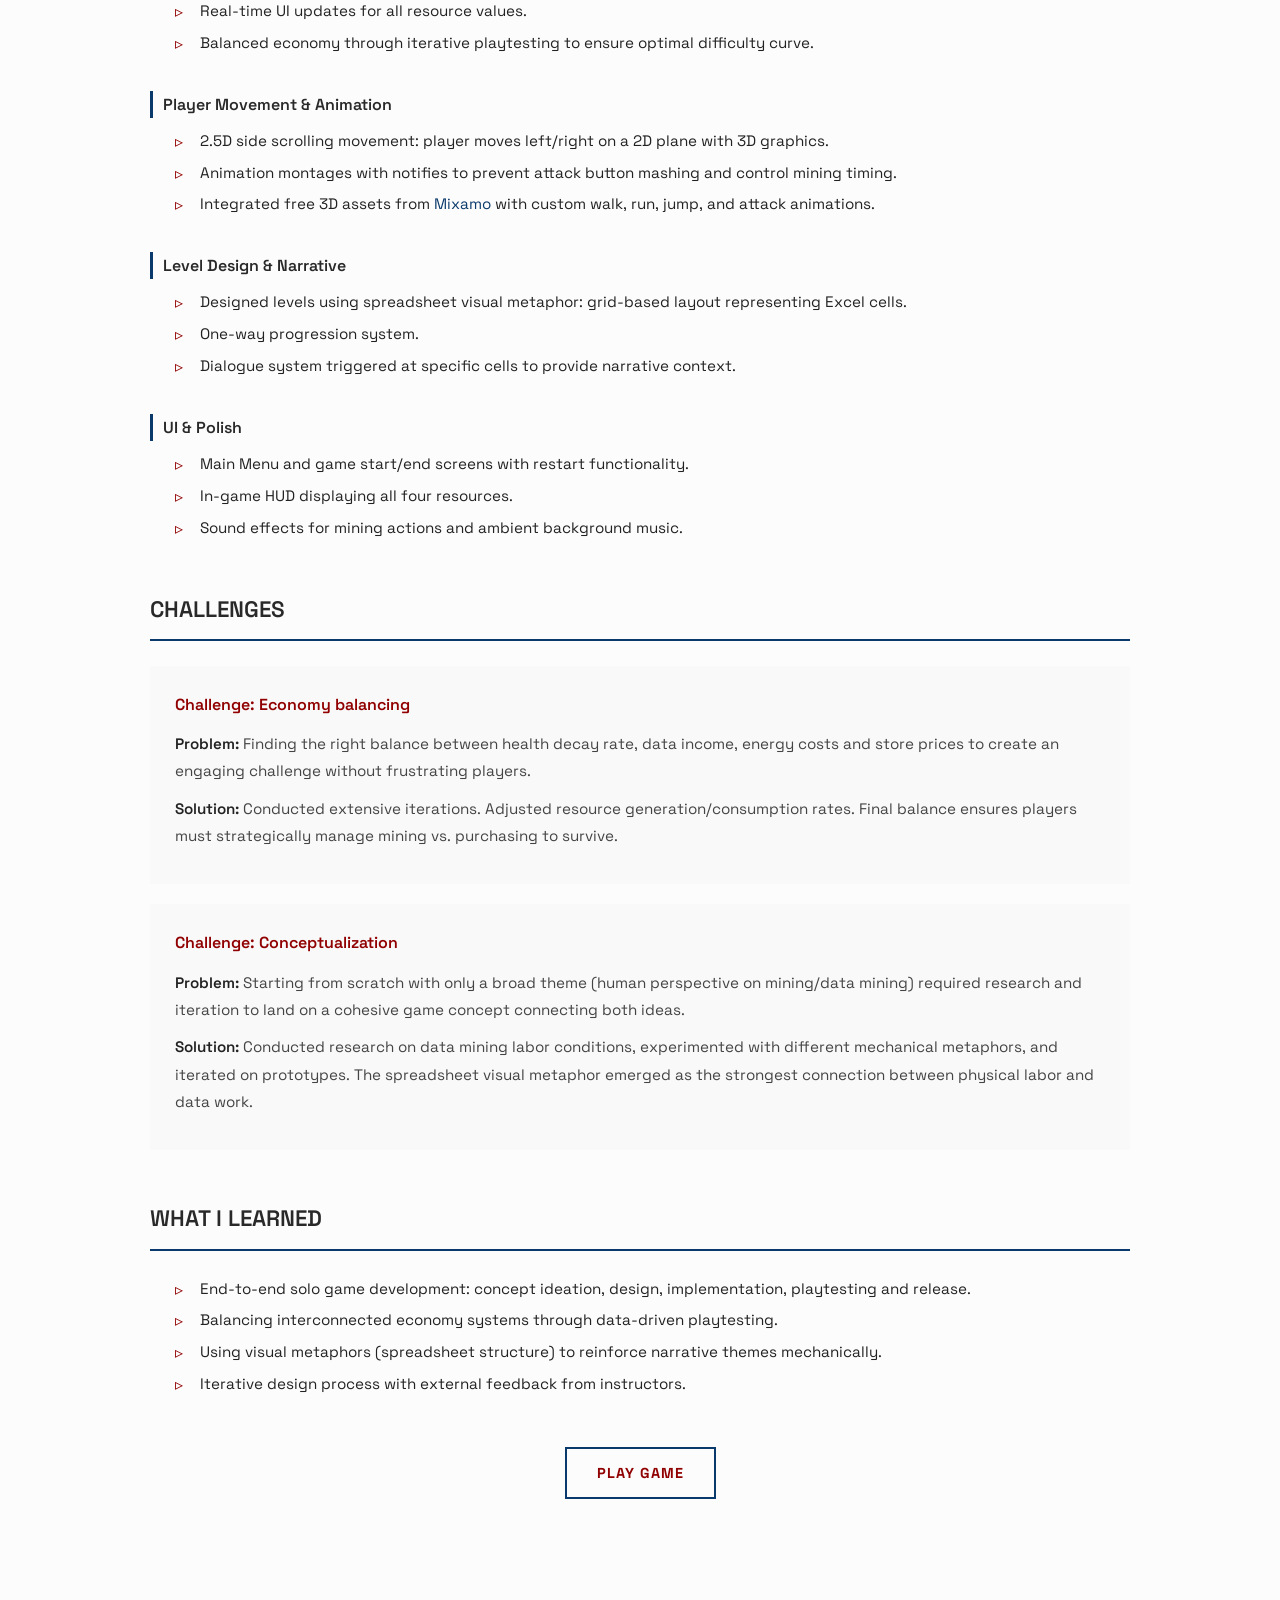
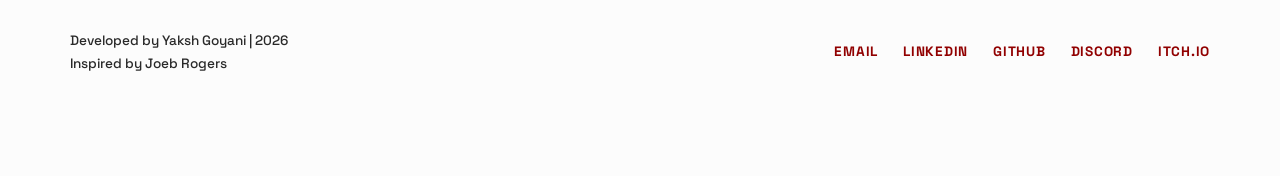
==== commit 1a91c2da: "refined the layout. edited the content." ====
--- a/datamine_page.html
+++ b/datamine_page.html
@@ -4,8 +4,8 @@
     <meta charset="UTF-8">
     <meta name="viewport" content="width=device-width, initial-scale=1.0">
     <title>Data Mine | Yaksh Goyani</title>
+    <link href="https://fonts.googleapis.com/css2?family=Space+Grotesk:wght@300..700&display=swap" rel="stylesheet">
     <link rel="stylesheet" href="styles.css">
-    <link href="https://fonts.googleapis.com/css?family=Raleway:300,400,500,600,700,800,900" rel="stylesheet">
 </head>
 <body>
     <!-- Back Navigation-->
@@ -121,27 +121,6 @@
             </div>
         </section>
 
-        <!-- Content Blocks 
-        <section class="project-section">
-            <h2 class="section-heading">MY</h2>
-            
-            <div class="contribution-block">
-                <h3>Core Game Logic & Gameplay Systems</h3>
-                <p>Designed and implemented the foundational game loop, including player state management, score tracking, and match flow. Built a flexible event system to handle game state transitions and player interactions.</p>
-            </div>
-
-            <div class="contribution-block">
-                <h3>Death-Match Mode</h3>
-                <p>Developed the complete death-match system including player respawn logic, spawn point management, and weapons distribution. Implemented score tracking and victory conditions with real-time UI updates.</p>
-            </div>
-
-            <div class="contribution-block">
-                <h3>Modular Weapons System</h3>
-                <p>Created a data-driven weapons framework allowing easy addition of new weapons. Implemented weapon switching, ammo management, and projectile physics. Each weapon features unique fire rates, damage values, and visual effects.</p>
-            </div>
-        </section>
-        -->
-
         <!-- Technical Challenges -->
         <section class="project-section">
             <h2 class="section-heading">CHALLENGES</h2>
@@ -158,19 +137,6 @@
                 <p><strong>Solution:</strong> Conducted research on data mining labor conditions, experimented with different mechanical metaphors, and iterated on prototypes. The spreadsheet visual metaphor emerged as the strongest connection between physical labor and data work.</p>
             </div>
         </section>
-
-        
-        <!-- Gallery 
-        <section class="project-section">
-            <h2 class="section-heading">GALLERY</h2>
-            <div class="gallery-grid">
-                <img src="images/KamiKaZe_Poster.png" alt="Screenshot 1" class="gallery-image">
-                <img src="images/KamiKaZe_Poster.png" alt="Screenshot 2" class="gallery-image">
-                <img src="images/KamiKaZe_Poster.png" alt="Screenshot 3" class="gallery-image">
-                <img src="images/KamiKaZe_Poster.png" alt="Screenshot 4" class="gallery-image">
-            </div>
-        </section>
-        -->
 
         <!-- Key Takeaways -->
         <section class="project-section">
@@ -203,7 +169,8 @@
         <div class="social-links">
             <a href="mailto:yakshgoyani@gmail.com" title="email">EMAIL</a>
             <a href="https://www.linkedin.com/in/ygoyani" target="_blank" title="linkedin">LINKEDIN</a>
-            <a href="https://discord.com/login" target="_blank" title="discord">DISCORD</a>
+            <a href="https://github.com/yakshG" target="_blank" >GITHUB</a>
+            <a href="https://discord.com/users/794162403616227338" target="_blank" title="discord">DISCORD</a>
             <a href="https://billawatts.itch.io/" target="_blank" title="itch.io">ITCH.IO</a>            
         </div>
     </footer>
--- a/styles.css
+++ b/styles.css
@@ -16,10 +16,10 @@
 }
 
 body {
-    font-family: 'Raleway', sans-serif;
+    font-family: 'Space Grotesk', sans-serif;
     background-color: #FCFCFC;
     font-size: 18px;
-    font-weight: 500;
+    font-weight: 400;
     line-height: 1.7;
     color: #292929;
 }
@@ -34,41 +34,56 @@
 }
 
 .hero-content {
-    height: 800px;
     max-width: 1200px;
+    min-height: 800px;
     margin: 0 auto;
     width: 100%;
+    padding: 80px 0;
 }
 
 .hero h1 {
+    font-family: 'Space Grotesk', sans-serif;
     font-size: 1.75rem;
-    margin-top: 80px;
-    margin-bottom: 150px;
-    font-weight: normal;
+    margin-top: 0px;
+    margin-bottom: 180px;
+    font-weight: 400;
+    color: #910000;
 }
 
 .profile-content {
     display: flex;
     align-items: center;
-    gap: 10px;
-}
-
-.profile-image {
-    width: 300px;
-    height: 300px;
-    border-radius: 1000px;
-}
+    gap: 50px;
+}
+
 
 .hero h2 {
-    font-size: 2rem;
-    width: 90%;
-    line-height: 1.4;
-    margin-bottom: 20px;
-    font-weight: normal;
+    font-family: 'Space Grotesk', sans-serif;
+    font-size: 2.2rem;
+    line-height: 1.35;
+    font-weight: 500;
+    color: #292929;
+}
+
+.hero-content h3 {
+    font-family: 'Space Grotesk', sans-serif;
+    width: 70%;
+    margin: 30px 0;
+    font-size: 1.1rem;
+    font-weight: 400;
+    color: #666;
+    line-height: 1.6;
 }
 
 .hero span {
     font-weight: bold;
+}
+
+.profile-image {
+    width: 260px;
+    height: 260px;
+    border-radius: 50%;
+    flex-shrink: 0;
 }
 
 /* ----------Main Content---------- */
@@ -81,50 +96,186 @@
 .section {
     display: grid;
     grid-template-columns: 200px 1fr;
-    gap: 150px;
+    gap: 100px;
     margin-bottom: 30px;
-    padding: 30px 0;
+    padding: 40px 0;
 }
 
 .section-title {
-    color: #910000;
-    font-size: 1.25rem;
+    font-family: 'Space Grotesk', sans-serif;
+    color: #910000;
+    font-size: 1.2rem;
     font-weight: 600;
     position: sticky;
     top: 40px;
     align-self: start;
     text-align: right;
-    width: 220px;
+    letter-spacing: 1px;
 }
 
 .section-content {
-    max-width: 900px;
+    max-width: 1100px;
+}
+
+/* ----------Projects---------- */
+.project {
+    display: grid;
+    grid-template-columns: 1fr 1fr;
+    gap: 40px;
+    margin-bottom: 70px;
+    align-items: start;
+    padding-bottom: 70px;
+}
+
+.project:last-child {
+    border-bottom: none;
+    margin-bottom: 0;
+    padding-bottom: 0;
+}
+
+.project-left {
+    display: flex;
+    flex-direction: column;
+    gap: 12px;
+}
+
+.project-banner {
+    width: 100%;
+    height: auto;
+    display: block;
+    transition: transform 0.2s ease;
+}
+
+.project-banner:hover {
+    transform: scale(1.01);
+}
+
+.tools {
+    display: flex;
+    flex-direction: row;
+    flex-wrap: wrap;
+    gap: 8px 0;
+}
+
+.tool-name {
+    margin-right: 20px;
+    font-size: 0.8rem;
+    color: #0A396B;
+    font-weight: 600;
+    letter-spacing: 0.4px;
+    border-bottom: 1.5px solid #0A396B;
+}
+
+.project-right {
+    display: flex;
+    flex-direction: column;
+    gap: 16px;
+}
+
+.project-title {
+    font-family: 'Space Grotesk', sans-serif;
+    font-size: 1.5rem;
+    font-weight: 600;
+}
+
+.project-title a {
+    color: #292929;
+}
+
+.project-title a:hover{
+    color: #910000;
+}
+
+.project-title a:active {
+    color: #00965A;
+}
+
+.about-project {
+    font-size: 0.95rem;
+    line-height: 1.75;
+    display: flex;
+    flex-direction: column;
+    gap: 8px;
+}
+
+.about-project ul {
+    padding-left: 25px;
+    display: flex;
+    flex-direction: column;
+    gap: 6px;
+}
+
+.project-link {
+    display: inline-block;
+    margin-top: auto;
+    font-size: 0.85rem;
+    font-weight: 700;
+    letter-spacing: 0.95px;
+    color:#910000;
+    border-bottom: 2px solid #910000;
+    width: fit-content;
+    transition: all 0.2s ease;
+}
+
+.project-link:hover {
+    color: #0A396B;
+    border-bottom-color: #0A396B;
+}
+
+.project-link:active {
+    color: #00965A;
+    border-bottom-color: #FCFCFC;
+}
+
+/* ----------Skills Section---------- */
+.skills-grid {
+    display: flex;
+    flex-wrap: wrap;
+    gap: 40px 40px;
+}
+
+.skill-category h4 {
+    font-family: 'Space Grotesk', sans-serif;
+    font-size: 1rem;
+    font-weight: 600;
+    letter-spacing: 1.5px;
+    margin-bottom: 14px;
+}
+
+.skill-category ul {
+    width: 175px;
+    list-style: none;
+}
+
+.skill-category li {
+    margin-bottom: 8px;
+    position: relative;
+    font-size: 0.95rem;
 }
 
 /* ----------Background Section----------- */
 .background-content {
     display: flex;
     flex-direction: column;
-    gap: 20px;
-    align-items: flex-start;
-    flex: 1;
+    gap: 16px;
 }
 
 .background-content p {
-    margin-bottom: 15px;
+    line-height: 1.8;
 }
 
 .resume {
     color: #910000;
     padding: 10px 25px;
-    font-size: 1.5rem;
+    font-size: 1.1rem;
     font-weight: 600;
     width: fit-content;
     border: 2px solid #0A396B;
-    margin: 20px auto;
+    margin: 40px auto;
     display: block;
     text-align: center;
     transition: all 0.3s ease;
+    letter-spacing: 1px;
 }
 
 
@@ -132,103 +283,11 @@
     color: #FCFCFC;
     background-color: #0A396B;
     border-color: #0A396B;
-    letter-spacing: 0.5px;
 }
 
 .resume:active {
     background-color: #00965A;
     border-color: #00965A;
-}
-
-
-/* ----------Skills Section---------- */
-.skills-grid {
-    display: flex;
-    flex-wrap: wrap;
-}
-
-.skill-category h4 {
-    width: 175px;
-    margin-top: 4px;
-    font-size: 1.25rem;
-    font-weight: 600;
-    margin-bottom: 20px;
-}
-
-.skill-category ul {
-    width: 180px;
-    list-style: none;
-}
-
-.skill-category li {
-    margin-bottom: 8px;
-    position: relative;
-    font-size: 16px;
-}
-
-/* ----------Projects---------- */
-.project {
-    margin-bottom: 60px;
-}
-
-.project-banner {
-    width: 90%;
-    height: auto;
-    margin-bottom: 0;
-}
-
-.tools {
-    display: flex;
-    flex-direction: row-reverse;
-    margin-right: 90px;
-}
-
-.tool-name {
-    margin-right: 40px;
-    font-size: 0.9rem;
-    color: #0A396B;
-    font-weight: 700;
-    border-bottom: 2px solid #0A396B;
-}
-
-.tools a {
-    color: #910000;
-}
-
-.tools a:hover{
-    color: #00965A;
-}
-
-.tools a:active {
-    color: #292929;
-}
-
-.project-title {
-    font-size: 24px;
-    font-weight: 600;
-}
-
-.project-title a {
-    text-decoration: none;
-    color: #292929;
-}
-
-.project-title a:hover{
-    opacity: 0.85;
-}
-
-.project-title a:active {
-    color:#00965A;
-}
-
-.about-project {
-    line-height: 1.7;
-    font-size: 1rem;
-    margin-left: 20px;;
-}
-
-.about-project ul li {
-    margin-left: 30px;
 }
 
 /* ----------Project Page----------*/
@@ -271,11 +330,12 @@
 
 /* -----Project Header----- */
 .project-header {
-    padding: 40px 60px;
+    padding-bottom: 10px;
     background-color: #FCFCFC;
 }
 
 .project-page-title {
+    font-family: 'Space Grotesk', sans-serif;
     font-size: 3.5rem;
     font-weight: 500;
     color: #292929;
@@ -295,7 +355,7 @@
 }
 
 .meta-label {
-    font-size: 0.975rem;
+    font-size: 0.875rem;
     font-weight: 700;
     color: #910000;
     letter-spacing: 1px;
@@ -321,22 +381,23 @@
 
 .meta-value a:active {
     color: #00965A;
-    border-bottom: 0px;
+    border-bottom: none;
 }
 
 /* -----Project Content----- */
 .project-container {
-    max-width: 1000px;
+    max-width: 1100px;
     margin: 0 auto;
     padding: 60px;
 }
 
 .project-section {
-    margin-bottom: 40px;
+    margin-bottom: 50px;
 }
 
 .section-heading {
-    font-size: 1.8rem;
+    font-family: 'Space Grotesk', sans-serif;
+    font-size: 1.4rem;
     font-weight: 600;
     color: #292929;
     margin-bottom: 25px;
@@ -353,23 +414,27 @@
 /* -----Media Container----- */
 .media-container {
     margin: 40px 0;
+    text-align: center;
 }
 
 .project-media {
-    width: 100%;
+    width: 85%;
     height: auto;
     box-shadow: 0 4px 12px rgba(0, 0, 0, 0.1);
 }
 
 /* -----Project Content List----- */
 .content-block {
-    margin-bottom: 40px;
+    margin-bottom: 35px;
 }
 
 .content-block h3 {
+    font-family: 'Space Grotesk', sans-serif;
     border-left: 3px solid #0A396B;
     padding-left: 10px;
     font-weight: 600;
+    font-size: 1rem;
+    margin-bottom: 10px;
 }
 
 .content-block p {
@@ -387,10 +452,11 @@
 
 .content-list li {
     padding-left: 25px;
-    margin-bottom: 5px;
+    margin-bottom: 6px;
     position: relative;
     line-height: 1.7;
-    color: #444;
+    color: #222;
+    font-size: 0.95rem;
 }
 
 .content-list li:before {
@@ -398,8 +464,8 @@
     position: absolute;
     left: 0;
     color: #910000;
-    font-weight: bold;
-    font-size: 1.2rem;
+    font-weight: 500;
+    font-size: 1rem;
 }
 
 .content-list a{
@@ -409,68 +475,30 @@
 .content-list a:hover {
     color:#00965A;
 }
-
-/* -----contribution Blocks----- 
-.contribution-block {
-    margin-bottom: 35px;
-    padding-left: 20px;
-    border-left: 3px solid #0A396B;
-}
-
-.contribution-block h3 {
-    font-size: 1.2rem;
-    font-weight: 600;
-    color: #222;
-    margin-bottom: 12px;
-}
-
-.contribution-block p {
-    color: #444;
-    line-height: 1.8;
-} 
-*/
 
 /* -----Challenge Blocks----- */
 .challenge-block {
     background-color: #f9f9f9;
     padding: 25px;
-    margin-bottom: 25px;
+    margin-bottom: 20px;
 }
 
 .challenge-block h3 {
-    font-size: 1.1rem;
-    font-weight: 600;
-    color: #910000;
-    margin-bottom: 15px;
+    font-family: 'Space Grotesk', sans-serif;
+    font-size: 1rem;
+    font-weight: 600;
+    color: #910000;
+    margin-bottom: 12px;
 }
 
 .challenge-block p {
     margin-bottom: 10px;
+    font-size: 0.95rem;
 }
 
 .challenge-block strong {
     color: #222;
     font-weight: 600;
-}
-
-/* Gallery */
-.gallery-grid {
-    display: grid;
-    grid-template-columns: repeat(2, 1fr);
-    gap: 20px;
-    margin-top: 30px;
-}
-
-.gallery-image {
-    width: 100%;
-    height: auto;
-    border-radius: 8px;
-    box-shadow: 0 2px 8px rgba(0, 0, 0, 0.1);
-    transition: transform 0.3s ease;
-}
-
-.gallery-image:hover {
-    transform: scale(1.05);
 }
 
 /* Project Links */
@@ -484,7 +512,7 @@
 .project-button {
     color: #910000;
     padding: 12px 30px;
-    font-size: 1rem;
+    font-size: 0.9rem;
     font-weight: 700;
     border: 2px solid #0A396B;
     display: inline-block;
@@ -504,45 +532,6 @@
     border-color: #00965A;
 }
 
-/* Responsive - Project Pages */
-@media (max-width: 768px) {
-    .project-nav {
-        padding: 20px 30px;
-    }
-
-    .project-header {
-        padding: 60px 30px 40px;
-    }
-
-    .project-page-title {
-        font-size: 2.5rem;
-    }
-
-    .project-meta {
-        gap: 30px;
-    }
-
-    .project-container {
-        padding: 40px 30px 80px;
-    }
-
-    .section-heading {
-        font-size: 1.5rem;
-    }
-
-    .gallery-grid {
-        grid-template-columns: 1fr;
-    }
-
-    .project-links {
-        flex-direction: column;
-    }
-
-    .project-button {
-        width: 100%;
-    }
-}
-
 /* ----------Footer---------- */
 footer {
     display: flex;
@@ -554,8 +543,8 @@
 }
 
 .footer-text {
-    font-size: 1rem;
-    font-weight: bold;
+    font-size: 0.85rem;
+    font-weight: 500;
     padding: 20px 70px;
 }
 
@@ -569,112 +558,141 @@
 
 .social-links a {
     color: #910000;
-    font-size: 1rem;
-    font-weight: bold;
+    font-size: 0.85rem;
+    font-weight: 700;
     display: flex;
     align-items: center;
     gap: 5px;
     border-bottom: 2px solid #FCFCFC;
+    transition: all 0.2s ease;
+    letter-spacing: 0.75px;
 }
 
 .social-links a:hover {
     color: #0A396B;
-    border-bottom: 2px solid #0A396B;
+    border-bottom-color:#0A396B;
 }
 
 .social-links a:active {
     color: #00965A;
-    border-bottom: 0px;
-}
-
-.social-icon {
-    width: 20px;
-    height: 20px;
-}
-
-/* ----------Mobile---------- */
+    border-bottom-color: #FCFCFC;
+}
+
+/* ---------Mobile------------*/
+/* ----------Project Pages---------- */
+@media (max-width: 768px) {
+    .project-nav {
+        padding: 20px 30px;
+    }
+
+    .project-header {
+        padding: 60px 30px 40px;
+    }
+
+    .project-page-title {
+        font-size: 2.5rem;
+    }
+
+    .project-meta {
+        gap: 30px;
+    }
+
+    .project-container {
+        padding: 40px 30px 80px;
+    }
+
+    .section-heading {
+        font-size: 1.2rem;
+    }
+
+    .project-links {
+        flex-direction: column;
+    }
+
+    .project-links {
+        flex-direction: column;
+    }
+
+    .project-button {
+        width: 100%;
+    }
+}
+
+/* ----------Index Page---------- */
 @media (max-width: 768px) {
     .hero {
-        padding: 120px 60px;
+        padding: 60px 30px;
         min-height: auto;
     }
 
     .hero-content {
-        padding: 40px 0;
+        padding: 60px 0;
     }
 
     .hero h1 {
-        font-size: 20px;
+        font-size: 1.25rem;
+        margin: 100px 0;
     }
 
     .hero h2 {
-        font-size: 26px;
-        order: 1;
-    }
-
-    .profile-content {
+        font-size: 1.6rem;
+    }
+
+    .hero-content h3 { 
+        font-size: 1rem;
+        margin-top: 60px;
+        width: 80%;
+    }
+
+    .profile-image {
+        display: none;
+    }
+
+    .container {
+        padding: 0 30px;
+    }
+
+    .section {
+        grid-template-columns: 1fr;
+        gap: 24px;
+        margin-bottom: 40px;
+        padding: 30px 0;
+    }
+
+    .section-title {
+        position: static;
+        text-align: left;
+    }
+
+    .project {
+        grid-template-columns: 1fr;
+        gap: 20px;
+    }
+
+    .skills-grid {
+        gap: 30px 40px;
+    }
+
+    footer {
+        padding: 20px 0px;
         flex-direction: column;
         align-items: center;
-    }
-
-    .profile-image {
-        display: none;
-    }
-    .container {
-    padding: 0 20px;
-    }
-
-    .project {
-        grid-template-columns: 1fr;
-    }
-
-    .project-banner {
-        grid-column: 1;
-        grid-row: 1;
-        margin-bottom: 10px;
-    }
-    
-    .project .tools .project-title .about-project {
-        grid-column: 1;
-    }
-
-    .tools {
-        margin-right: 30px;
-        margin-bottom: 10px;
-    }
-
-    .section {
-        grid-template-columns: 1fr;
-        gap: 30px;
-        margin-bottom: 60px;
-        padding: 20px 0;
-    }
-
-    .section-title {
-        position: static;
-        font-size: 22px;
-        text-align: left;
-    }
-
-    .skills-grid {
-        grid-template-columns: 1fr;
-        gap: 30px;
-    }
-
-    .background-wrapper {
-        flex-direction: column;
+        margin-bottom: 40px;
+    }
+
+    .footer-text {
+        padding: 10px 30px;
+        text-align: center;
     }
 
     .social-links {
         flex-wrap: wrap;
+        padding: 10px 30px;
         gap: 15px;
     }
 
-    footer {
-        padding: 40px 20px;
-        flex-direction: column;
-        align-items: center;
-        margin-bottom: 70px;
+    .social-links a{
+        font-size: 0.75rem;
     }
 }
 
@@ -683,39 +701,32 @@
     .hero {
         padding: 50px 40px;
     }
-
-    .hero-content {
-        padding: 50px 0;
+    
+    .hero-content h3 { 
+        font-size: 1rem;
+        margin-top: 70px;
+        width: 80%;
     }
 
     .profile-image {
         display: none;
     }
 
-    .tools {
-        margin-right: 20px;
-    }
     .section {
         gap: 60px;
     }
 
+    .project {
+        grid-template-columns: 1fr;
+        gap: 20px;
+    }
+
     footer {
-        padding: 40px 20px;
         flex-direction: column;
         align-items: center;
-        margin-bottom: 70px;
     }
 
     .footer-text {
         text-align: center;
     }
-
-}
-
-/* Mobile - overall container spacing */
-@media (max-width: 768px) {
-    .container {
-        padding: 0 50px;
-    }
-
 }
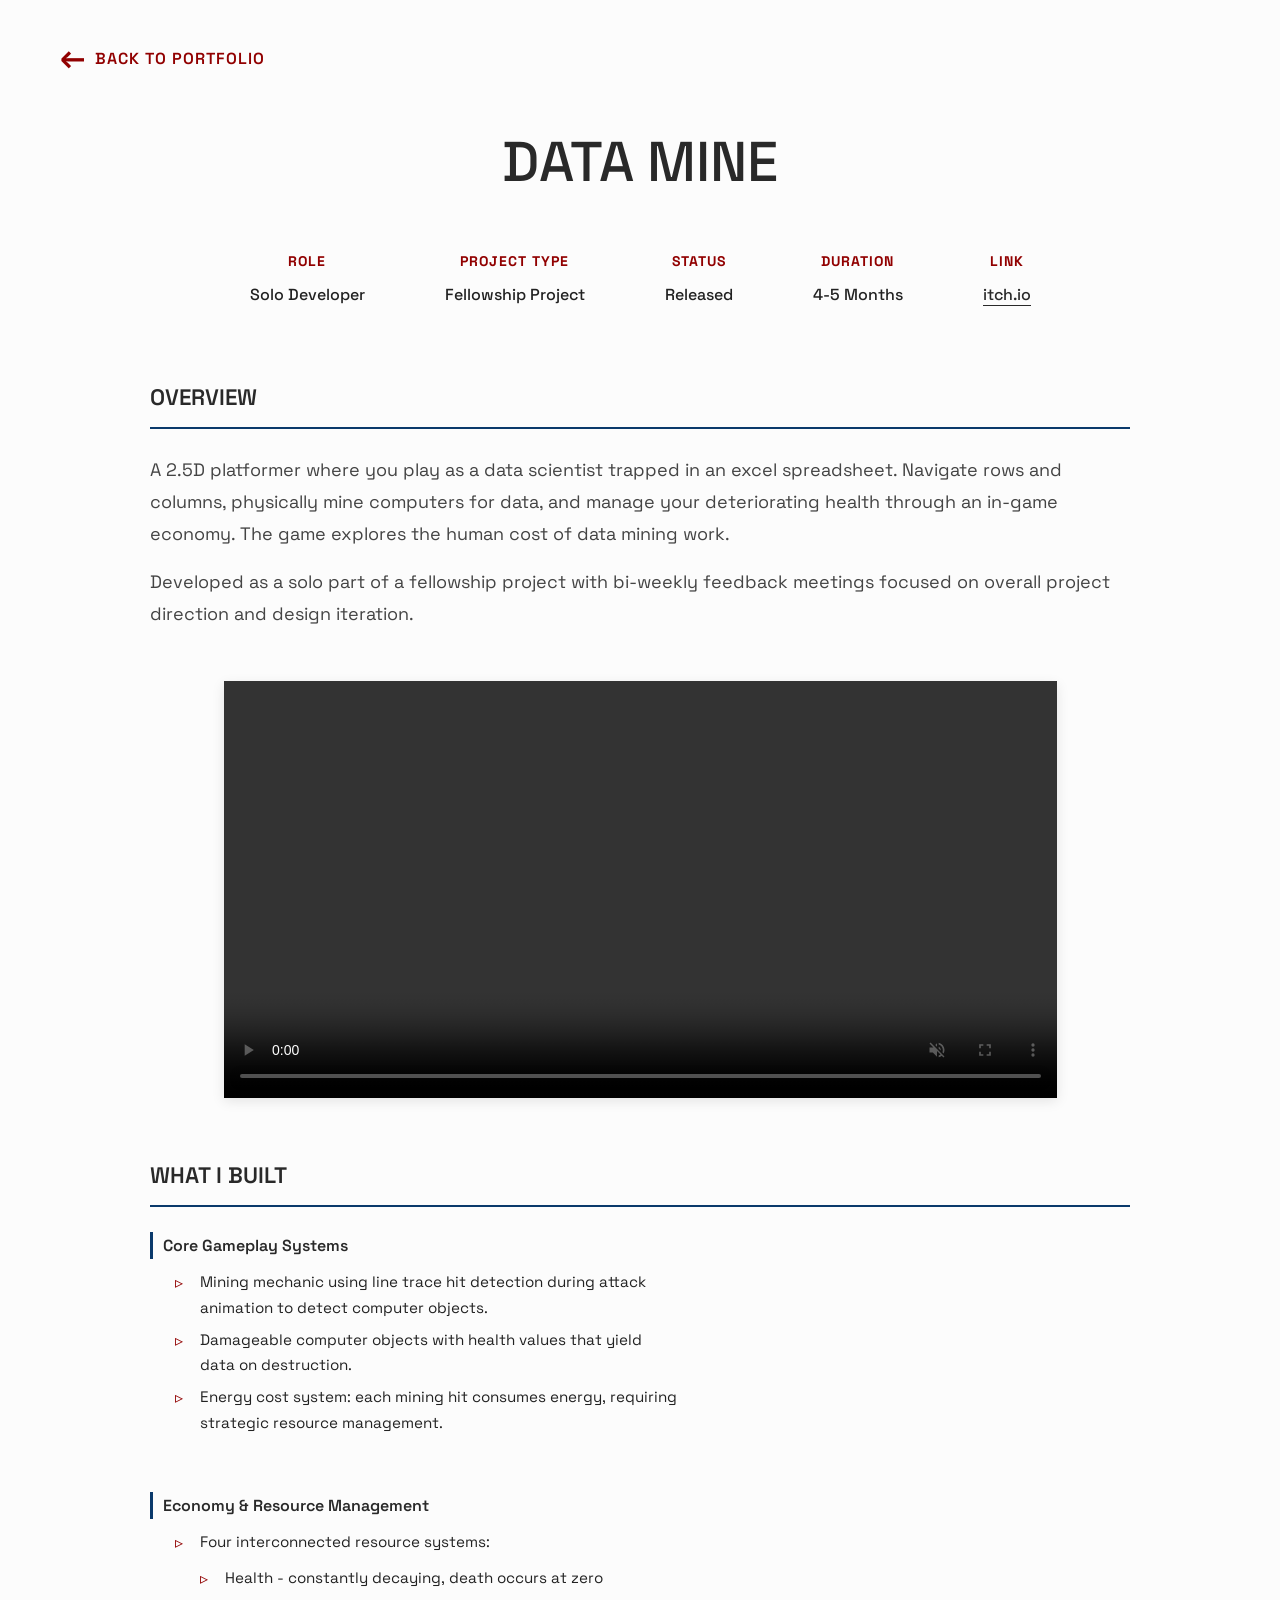
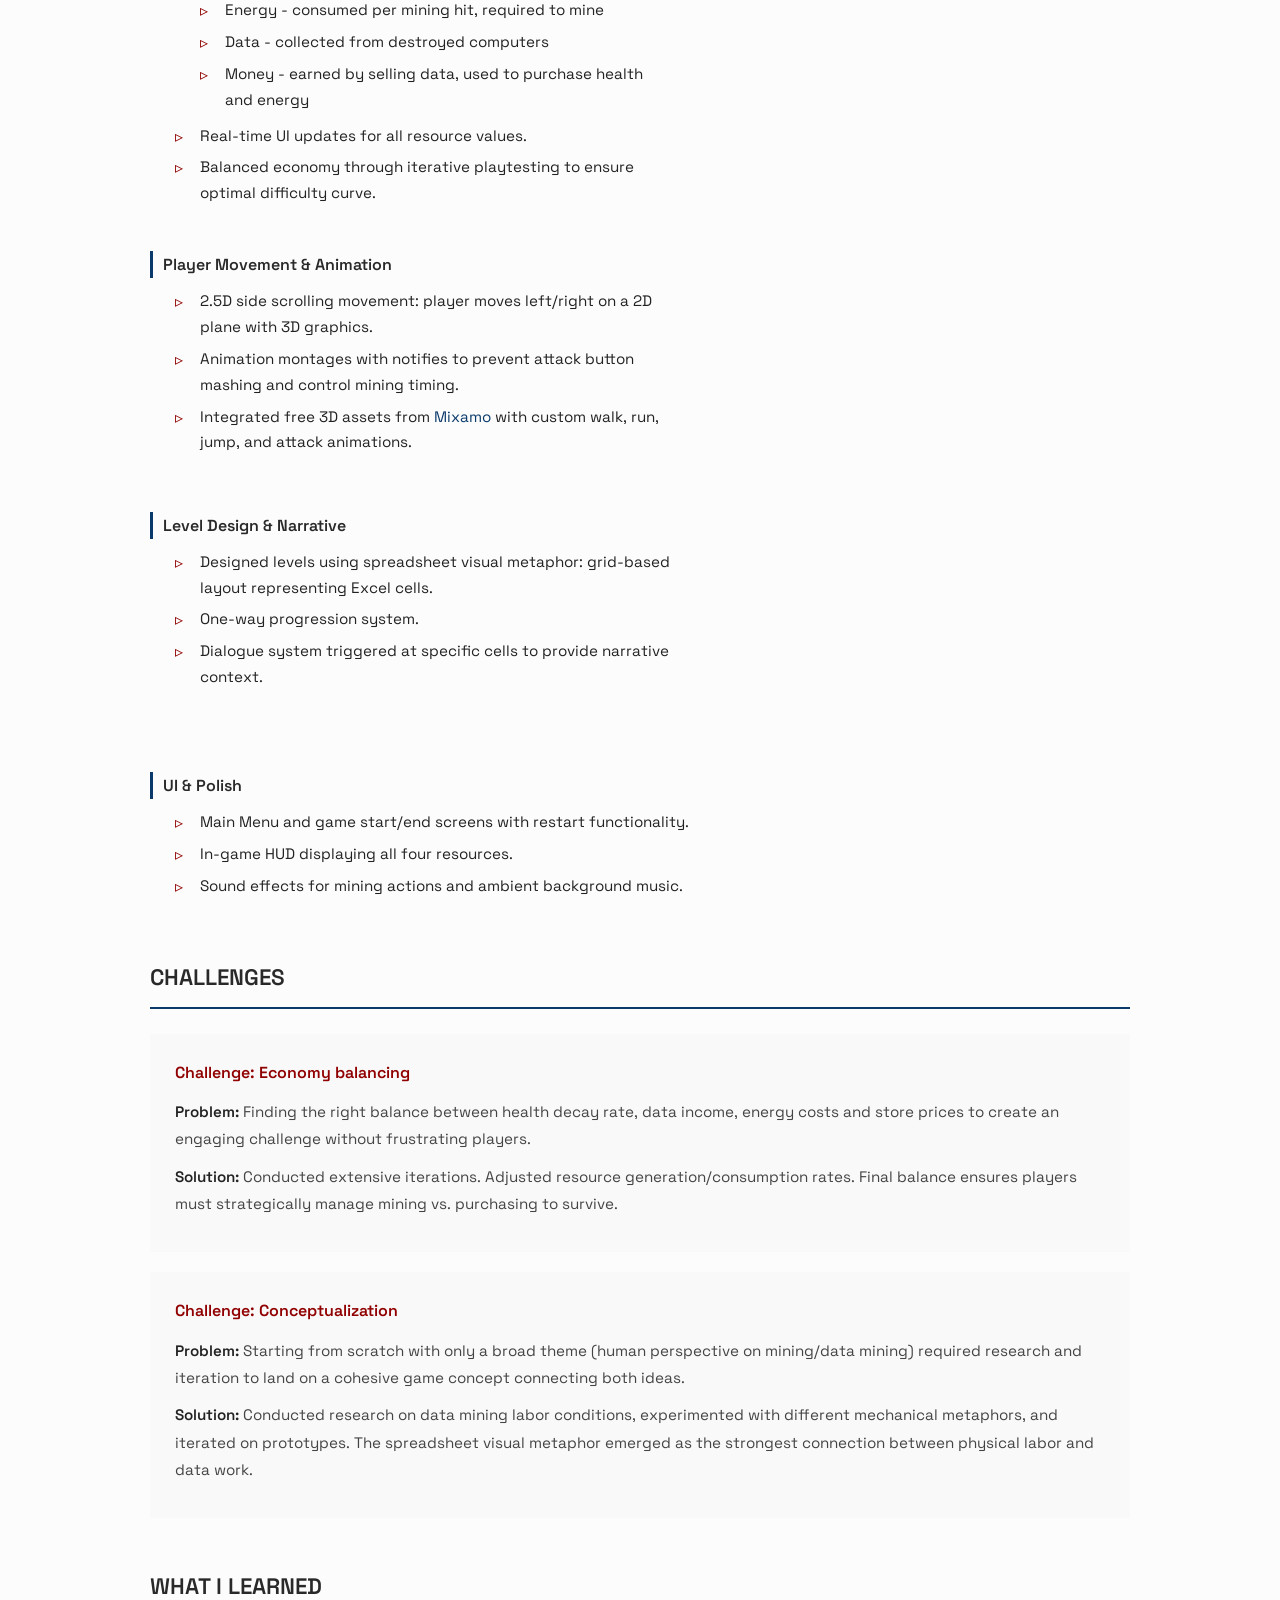
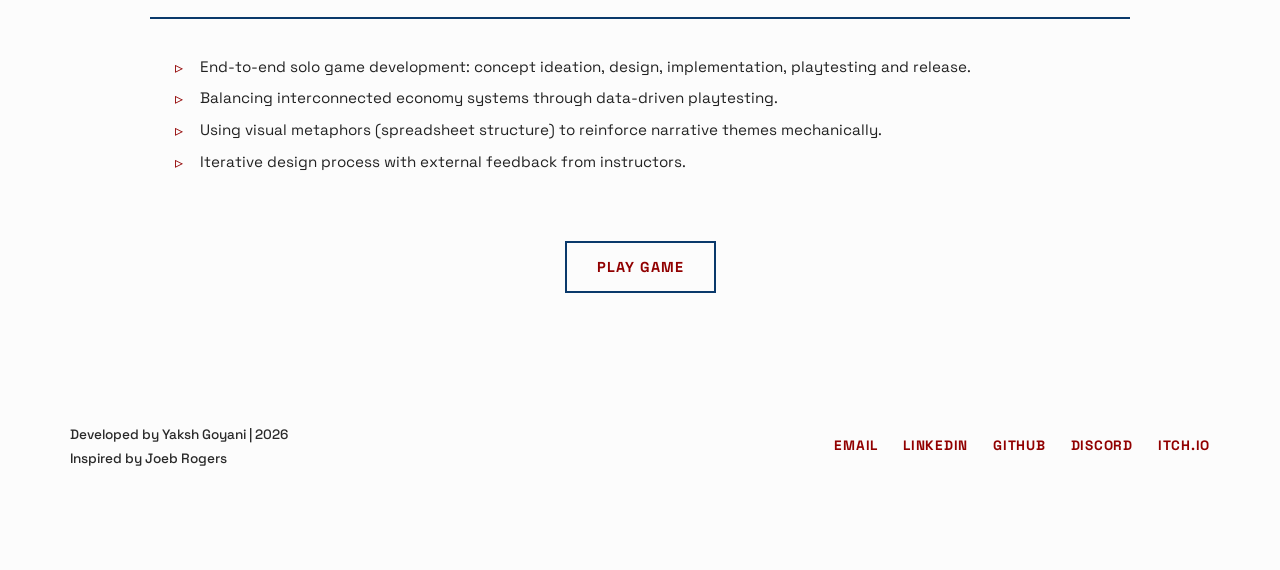
==== commit b863a9bd: "added videos in project content." ====
--- a/datamine_page.html
+++ b/datamine_page.html
@@ -70,54 +70,69 @@
         <section class="project-section">
             <h2 class="section-heading">WHAT I BUILT</h2>
             <div class="content-block">
-                <h3>Core Gameplay Systems</h3>
-                <ul class="content-list">
-                    <li>Mining mechanic using line trace hit detection during attack animation to detect computer objects.</li>
-                    <li>Damageable computer objects with health values that yield data on destruction.</li>
-                    <li>Energy cost system: each mining hit consumes energy, requiring strategic resource management.</li>
-                </ul>
+                <div class="content-text">
+                    <h3>Core Gameplay Systems</h3>
+                    <ul class="content-list">
+                        <li>Mining mechanic using line trace hit detection during attack animation to detect computer objects.</li>
+                        <li>Damageable computer objects with health values that yield data on destruction.</li>
+                        <li>Energy cost system: each mining hit consumes    energy, requiring strategic resource management.</li>
+                    </ul>
+                </div>
+                <video src="videos/DM_MineMechanic.mp4" autoplay muted loop></video>
             </div>
 
             <div class="content-block">
-                <h3>Economy & Resource Management</h3>
-                <ul class="content-list">
-                    <li>Four interconnected resource systems:</li>
+                <div class="content-text">
+                    <h3>Economy & Resource Management</h3>
                     <ul class="content-list">
-                        <li>Health - constantly decaying, death occurs at zero</li>
-                        <li>Energy - consumed per mining hit, required to mine</li>
-                        <li>Data - collected from destroyed computers</li>
-                        <li>Money - earned by selling data, used to purchase health and energy</li>
+                        <li>Four interconnected resource systems:</li>
+                        <ul class="content-list">
+                            <li>Health - constantly decaying, death occurs at zero</li>
+                            <li>Energy - consumed per mining hit, required to mine</li>
+                            <li>Data - collected from destroyed computers</li>
+                            <li>Money - earned by selling data, used to purchase health and energy</li>
+                        </ul>
+                        <li>Real-time UI updates for all resource values.</li>
+                        <li>Balanced economy through iterative playtesting to ensure optimal difficulty curve.</li>
                     </ul>
-                    <li>Real-time UI updates for all resource values.</li>
-                    <li>Balanced economy through iterative playtesting to ensure optimal difficulty curve.</li>
-                </ul>
+                </div>
+                <video src="videos/DM_Store.mp4" autoplay muted loop></video>
             </div>
 
             <div class="content-block">
-                <h3>Player Movement & Animation</h3>
-                <ul class="content-list">
-                    <li>2.5D side scrolling movement: player moves left/right on a 2D plane with 3D graphics.</li>
-                    <li>Animation montages with notifies to prevent attack button mashing and control mining timing.</li>
-                    <li>Integrated free 3D assets from <a href="https://www.mixamo.com/#/" target="_blank">Mixamo</a> with custom walk, run, jump, and attack animations.</li>
-                </ul>
+                <div class="content-text">
+                    <h3>Player Movement & Animation</h3>
+                    <ul class="content-list">
+                        <li>2.5D side scrolling movement: player moves left/right on a 2D plane with 3D graphics.</li>
+                        <li>Animation montages with notifies to prevent attack button mashing and control mining timing.</li>
+                        <li>Integrated free 3D assets from <a href="https://www.mixamo.com/#/" target="_blank">Mixamo</a> with custom walk, run, jump, and attack animations.</li>
+                    </ul>
+                </div>
+                <video src="videos/DM-AnimMontage.mp4" autoplay muted loop></video>
             </div>
 
             <div class="content-block">
-                <h3>Level Design & Narrative</h3>
-                <ul class="content-list">
-                    <li>Designed levels using spreadsheet visual metaphor: grid-based layout representing Excel cells.</li>
-                    <li>One-way progression system.</li>
-                    <li>Dialogue system triggered at specific cells to provide narrative context.</li>
-                </ul>
+                <div class="content-text">
+                    <h3>Level Design & Narrative</h3>
+                    <ul class="content-list">
+                        <li>Designed levels using spreadsheet visual metaphor: grid-based layout representing Excel cells.</li>
+                        <li>One-way progression system.</li>
+                        <li>Dialogue system triggered at specific cells to provide narrative context.</li>
+                    </ul>
+                </div>
+                <video src="videos/DM_Level_Dialogues.mp4" autoplay muted loop></video>
             </div>
 
             <div class="content-block">
-                <h3>UI & Polish</h3>
-                <ul class="content-list">
-                    <li>Main Menu and game start/end screens with restart functionality.</li>
-                    <li>In-game HUD displaying all four resources.</li>
-                    <li>Sound effects for mining actions and ambient background music.</li>
-                </ul>
+                <div class="content-text">
+                    <h3>UI & Polish</h3>
+                    <ul class="content-list">
+                        <li>Main Menu and game start/end screens with restart functionality.</li>
+                        <li>In-game HUD displaying all four resources.</li>
+                        <li>Sound effects for mining actions and ambient background music.</li>
+                    </ul>
+                </div>
+
             </div>
         </section>
 
--- a/styles.css
+++ b/styles.css
@@ -425,7 +425,24 @@
 
 /* -----Project Content List----- */
 .content-block {
+    display: flex;
+    flex-direction: row;
+    flex-wrap: wrap;
+    gap: 5px;
     margin-bottom: 35px;
+}
+
+.content-text {
+    flex: 1;
+    min-width: 0;
+}
+
+.content-block img, .content-block video {
+    flex: 0 0 45%;
+    width: 45%;
+    height: auto;
+    padding: 5px;
+    
 }
 
 .content-block h3 {
@@ -446,7 +463,7 @@
 
 .content-list {
     list-style: none;
-    margin: 10px 25px;
+    margin: 10px 5px 10px 25px;
     padding-left: 0;
 }
 
@@ -605,8 +622,17 @@
         font-size: 1.2rem;
     }
 
-    .project-links {
+    .content-block {
         flex-direction: column;
+        align-items: center;
+    }
+
+    .content-text {
+        width: 100%;
+    }
+
+    .content-block img, .content-block video {
+        width: 60%;
     }
 
     .project-links {
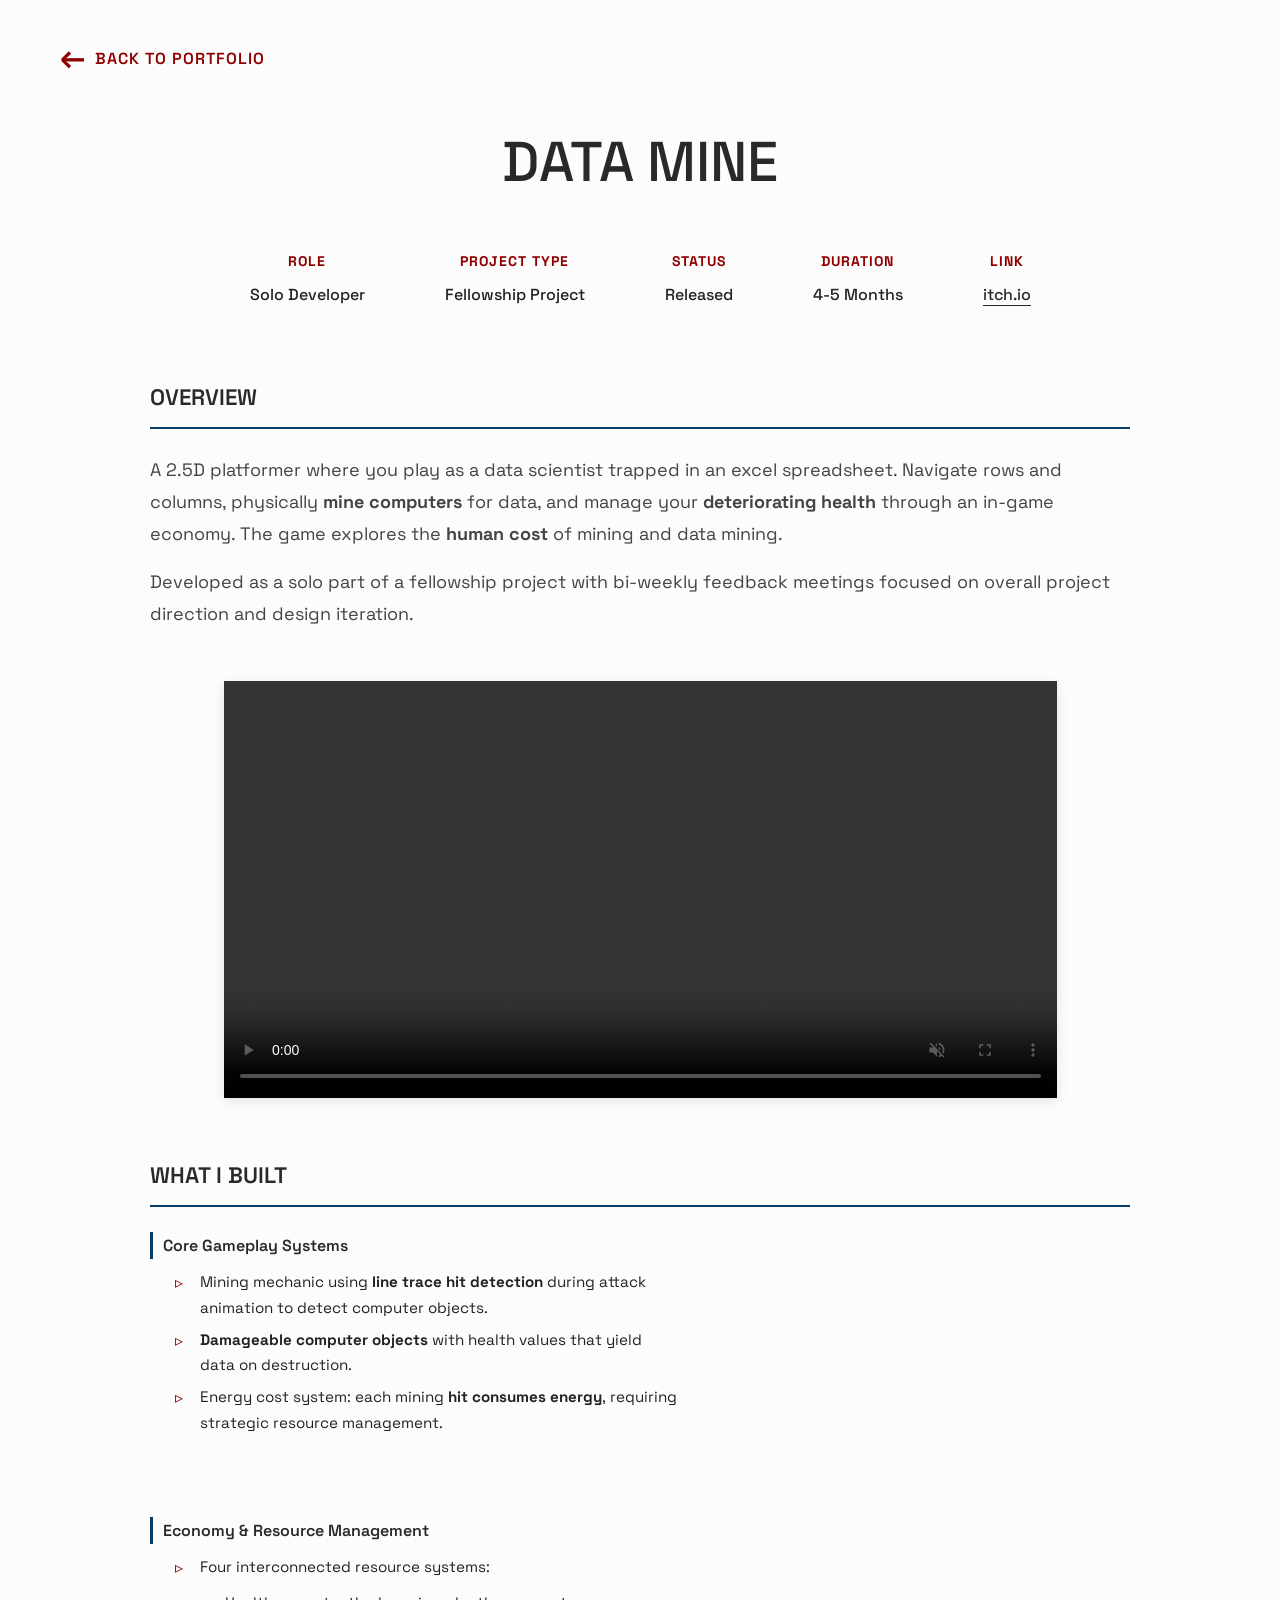
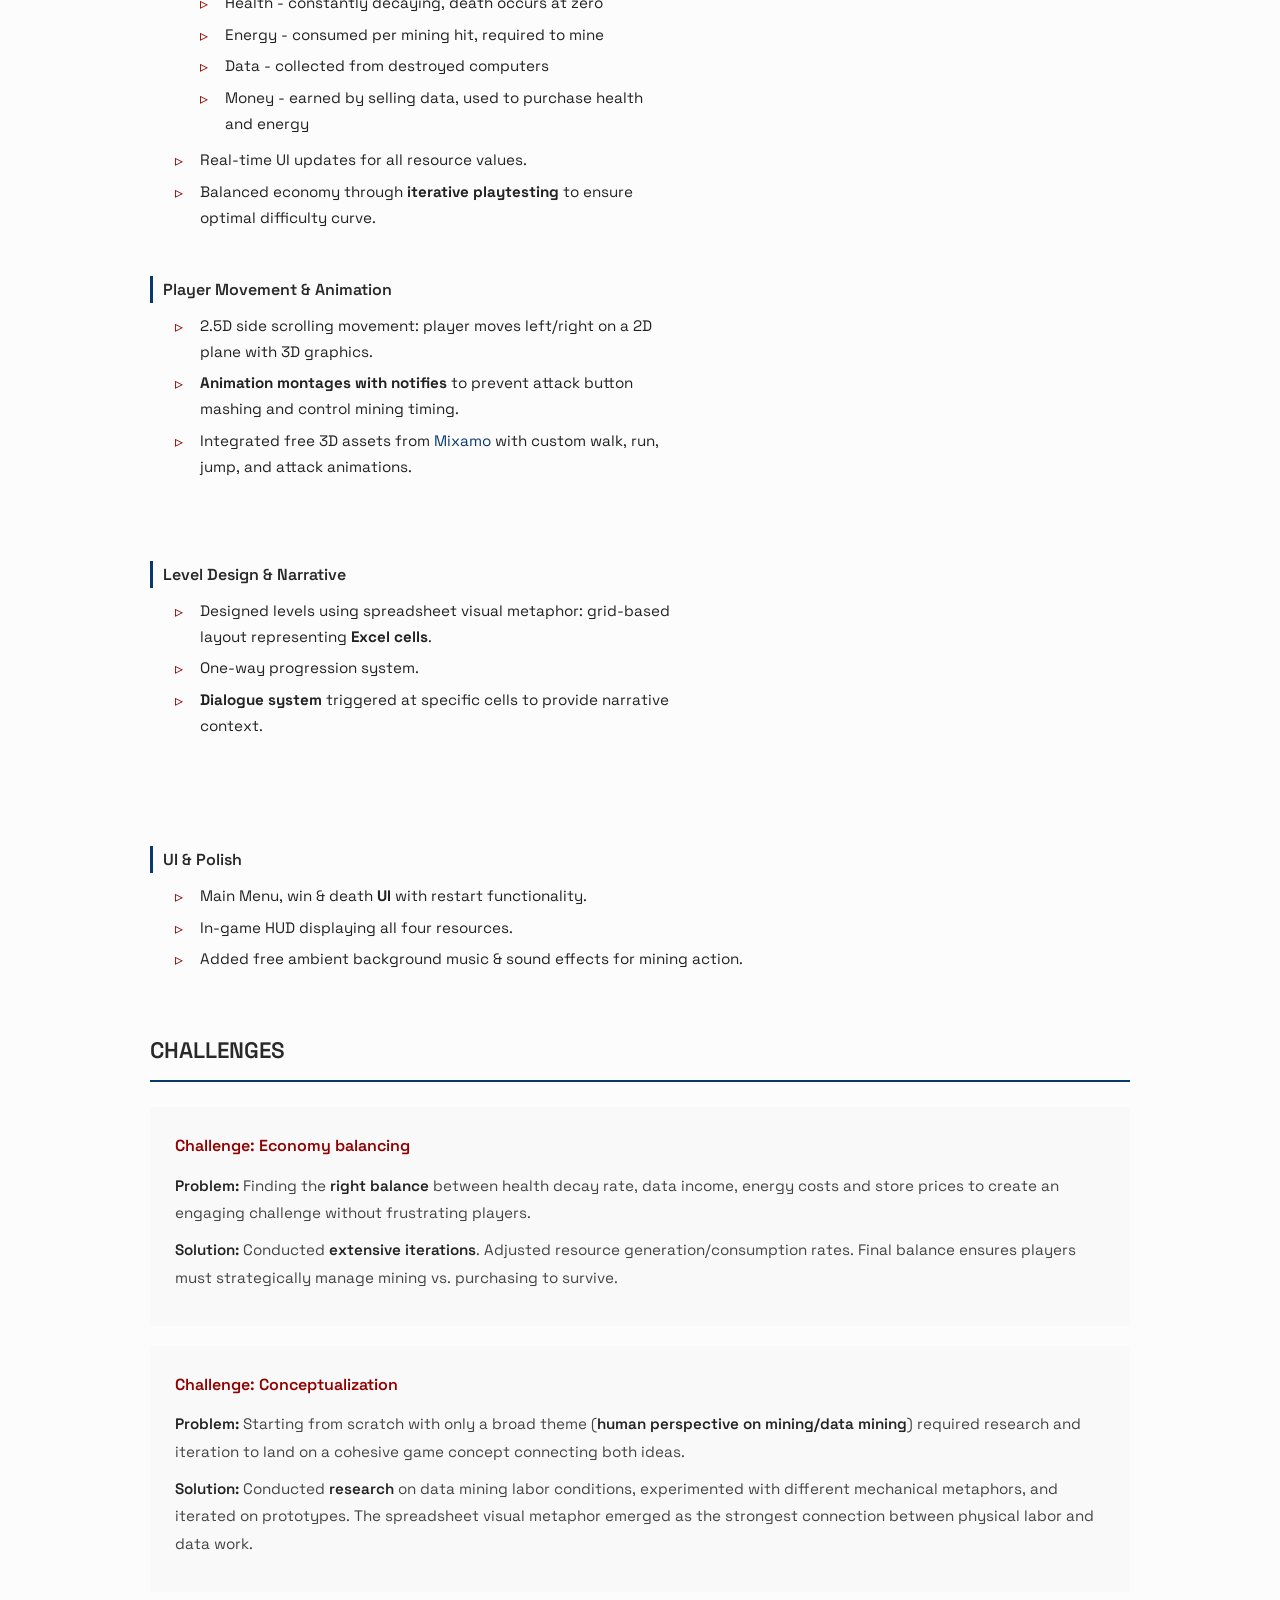
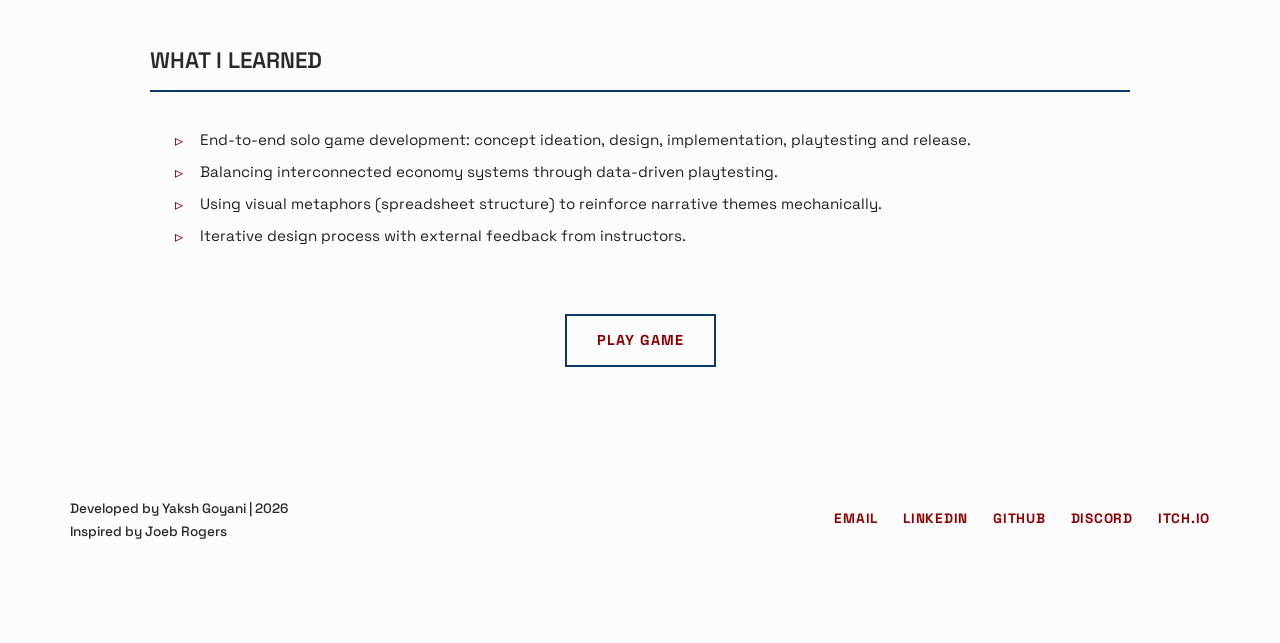
==== commit 0863d8c7: "updated background. added new media" ====
--- a/datamine_page.html
+++ b/datamine_page.html
@@ -55,7 +55,7 @@
         <!-- Overview -->
         <section class="project-section">
             <h2 class="section-heading">OVERVIEW</h2>
-            <p>A 2.5D platformer where you play as a data scientist trapped in an excel spreadsheet. Navigate rows and columns, physically mine computers for data, and manage your deteriorating health through an in-game economy. The game explores the human cost of data mining work.</p>
+            <p>A 2.5D platformer where you play as a data scientist trapped in an excel spreadsheet. Navigate rows and columns, physically <strong>mine computers</strong> for data, and manage your <strong>deteriorating health</strong> through an in-game economy. The game explores the <strong>human cost</strong> of mining and data mining.</p>
             <p>Developed as a solo part of a fellowship project with bi-weekly feedback meetings focused on overall project direction and design iteration.</p>
         </section>
 
@@ -73,9 +73,9 @@
                 <div class="content-text">
                     <h3>Core Gameplay Systems</h3>
                     <ul class="content-list">
-                        <li>Mining mechanic using line trace hit detection during attack animation to detect computer objects.</li>
-                        <li>Damageable computer objects with health values that yield data on destruction.</li>
-                        <li>Energy cost system: each mining hit consumes    energy, requiring strategic resource management.</li>
+                        <li>Mining mechanic using <strong>line trace hit detection</strong> during attack animation to detect computer objects.</li>
+                        <li><strong>Damageable computer objects</strong> with health values that yield data on destruction.</li>
+                        <li>Energy cost system: each mining <strong>hit consumes energy</strong>, requiring strategic resource management.</li>
                     </ul>
                 </div>
                 <video src="videos/DM_MineMechanic.mp4" autoplay muted loop></video>
@@ -93,7 +93,7 @@
                             <li>Money - earned by selling data, used to purchase health and energy</li>
                         </ul>
                         <li>Real-time UI updates for all resource values.</li>
-                        <li>Balanced economy through iterative playtesting to ensure optimal difficulty curve.</li>
+                        <li>Balanced economy through <strong>iterative playtesting</strong> to ensure optimal difficulty curve.</li>
                     </ul>
                 </div>
                 <video src="videos/DM_Store.mp4" autoplay muted loop></video>
@@ -104,7 +104,7 @@
                     <h3>Player Movement & Animation</h3>
                     <ul class="content-list">
                         <li>2.5D side scrolling movement: player moves left/right on a 2D plane with 3D graphics.</li>
-                        <li>Animation montages with notifies to prevent attack button mashing and control mining timing.</li>
+                        <li><strong>Animation montages with notifies</strong> to prevent attack button mashing and control mining timing.</li>
                         <li>Integrated free 3D assets from <a href="https://www.mixamo.com/#/" target="_blank">Mixamo</a> with custom walk, run, jump, and attack animations.</li>
                     </ul>
                 </div>
@@ -115,9 +115,9 @@
                 <div class="content-text">
                     <h3>Level Design & Narrative</h3>
                     <ul class="content-list">
-                        <li>Designed levels using spreadsheet visual metaphor: grid-based layout representing Excel cells.</li>
+                        <li>Designed levels using spreadsheet visual metaphor: grid-based layout representing <strong>Excel cells</strong>.</li>
                         <li>One-way progression system.</li>
-                        <li>Dialogue system triggered at specific cells to provide narrative context.</li>
+                        <li><strong>Dialogue system</strong> triggered at specific cells to provide narrative context.</li>
                     </ul>
                 </div>
                 <video src="videos/DM_Level_Dialogues.mp4" autoplay muted loop></video>
@@ -127,12 +127,11 @@
                 <div class="content-text">
                     <h3>UI & Polish</h3>
                     <ul class="content-list">
-                        <li>Main Menu and game start/end screens with restart functionality.</li>
+                        <li>Main Menu, win & death <strong>UI</strong> with restart functionality.</li>
                         <li>In-game HUD displaying all four resources.</li>
-                        <li>Sound effects for mining actions and ambient background music.</li>
+                        <li>Added free ambient background music & sound effects for mining action.</li>
                     </ul>
                 </div>
-
             </div>
         </section>
 
@@ -142,14 +141,14 @@
             
             <div class="challenge-block">
                 <h3>Challenge: Economy balancing</h3>
-                <p><strong>Problem:</strong> Finding the right balance between health decay rate, data income, energy costs and store prices to create an engaging challenge without frustrating players.</p>
-                <p><strong>Solution:</strong> Conducted extensive iterations. Adjusted resource generation/consumption rates. Final balance ensures players must strategically manage mining vs. purchasing to survive.</p>
+                <p><strong>Problem:</strong> Finding the <strong>right balance</strong> between health decay rate, data income, energy costs and store prices to create an engaging challenge without frustrating players.</p>
+                <p><strong>Solution:</strong> Conducted <strong>extensive iterations</strong>. Adjusted resource generation/consumption rates. Final balance ensures players must strategically manage mining vs. purchasing to survive.</p>
             </div>
 
             <div class="challenge-block">
                 <h3>Challenge: Conceptualization</h3>
-                <p><strong>Problem:</strong> Starting from scratch with only a broad theme (human perspective on mining/data mining) required research and iteration to land on a cohesive game concept connecting both ideas.</p>
-                <p><strong>Solution:</strong> Conducted research on data mining labor conditions, experimented with different mechanical metaphors, and iterated on prototypes. The spreadsheet visual metaphor emerged as the strongest connection between physical labor and data work.</p>
+                <p><strong>Problem:</strong> Starting from scratch with only a broad theme (<strong>human perspective on mining/data mining</strong>) required research and iteration to land on a cohesive game concept connecting both ideas.</p>
+                <p><strong>Solution:</strong> Conducted <strong>research</strong> on data mining labor conditions, experimented with different mechanical metaphors, and iterated on prototypes. The spreadsheet visual metaphor emerged as the strongest connection between physical labor and data work.</p>
             </div>
         </section>
 
--- a/styles.css
+++ b/styles.css
@@ -45,7 +45,7 @@
     font-family: 'Space Grotesk', sans-serif;
     font-size: 1.75rem;
     margin-top: 0px;
-    margin-bottom: 180px;
+    margin-bottom: 150px;
     font-weight: 400;
     color: #910000;
 }
@@ -61,7 +61,7 @@
     font-family: 'Space Grotesk', sans-serif;
     font-size: 2.2rem;
     line-height: 1.35;
-    font-weight: 500;
+    font-weight: 400;
     color: #292929;
 }
 
@@ -69,7 +69,7 @@
     font-family: 'Space Grotesk', sans-serif;
     width: 70%;
     margin: 30px 0;
-    font-size: 1.1rem;
+    font-size: 1.2rem;
     font-weight: 400;
     color: #666;
     line-height: 1.6;
@@ -437,12 +437,20 @@
     min-width: 0;
 }
 
-.content-block img, .content-block video {
+.content-block video {
+    flex: 0 0 45%;
+    width: 45%;
+    height: 250px;
+    object-fit: cover;
+    object-position: center;
+    padding: 5px;
+}
+
+.content-block img {
     flex: 0 0 45%;
     width: 45%;
     height: auto;
     padding: 5px;
-    
 }
 
 .content-block h3 {
@@ -632,7 +640,8 @@
     }
 
     .content-block img, .content-block video {
-        width: 60%;
+        width: 70%;
+        height: auto;
     }
 
     .project-links {
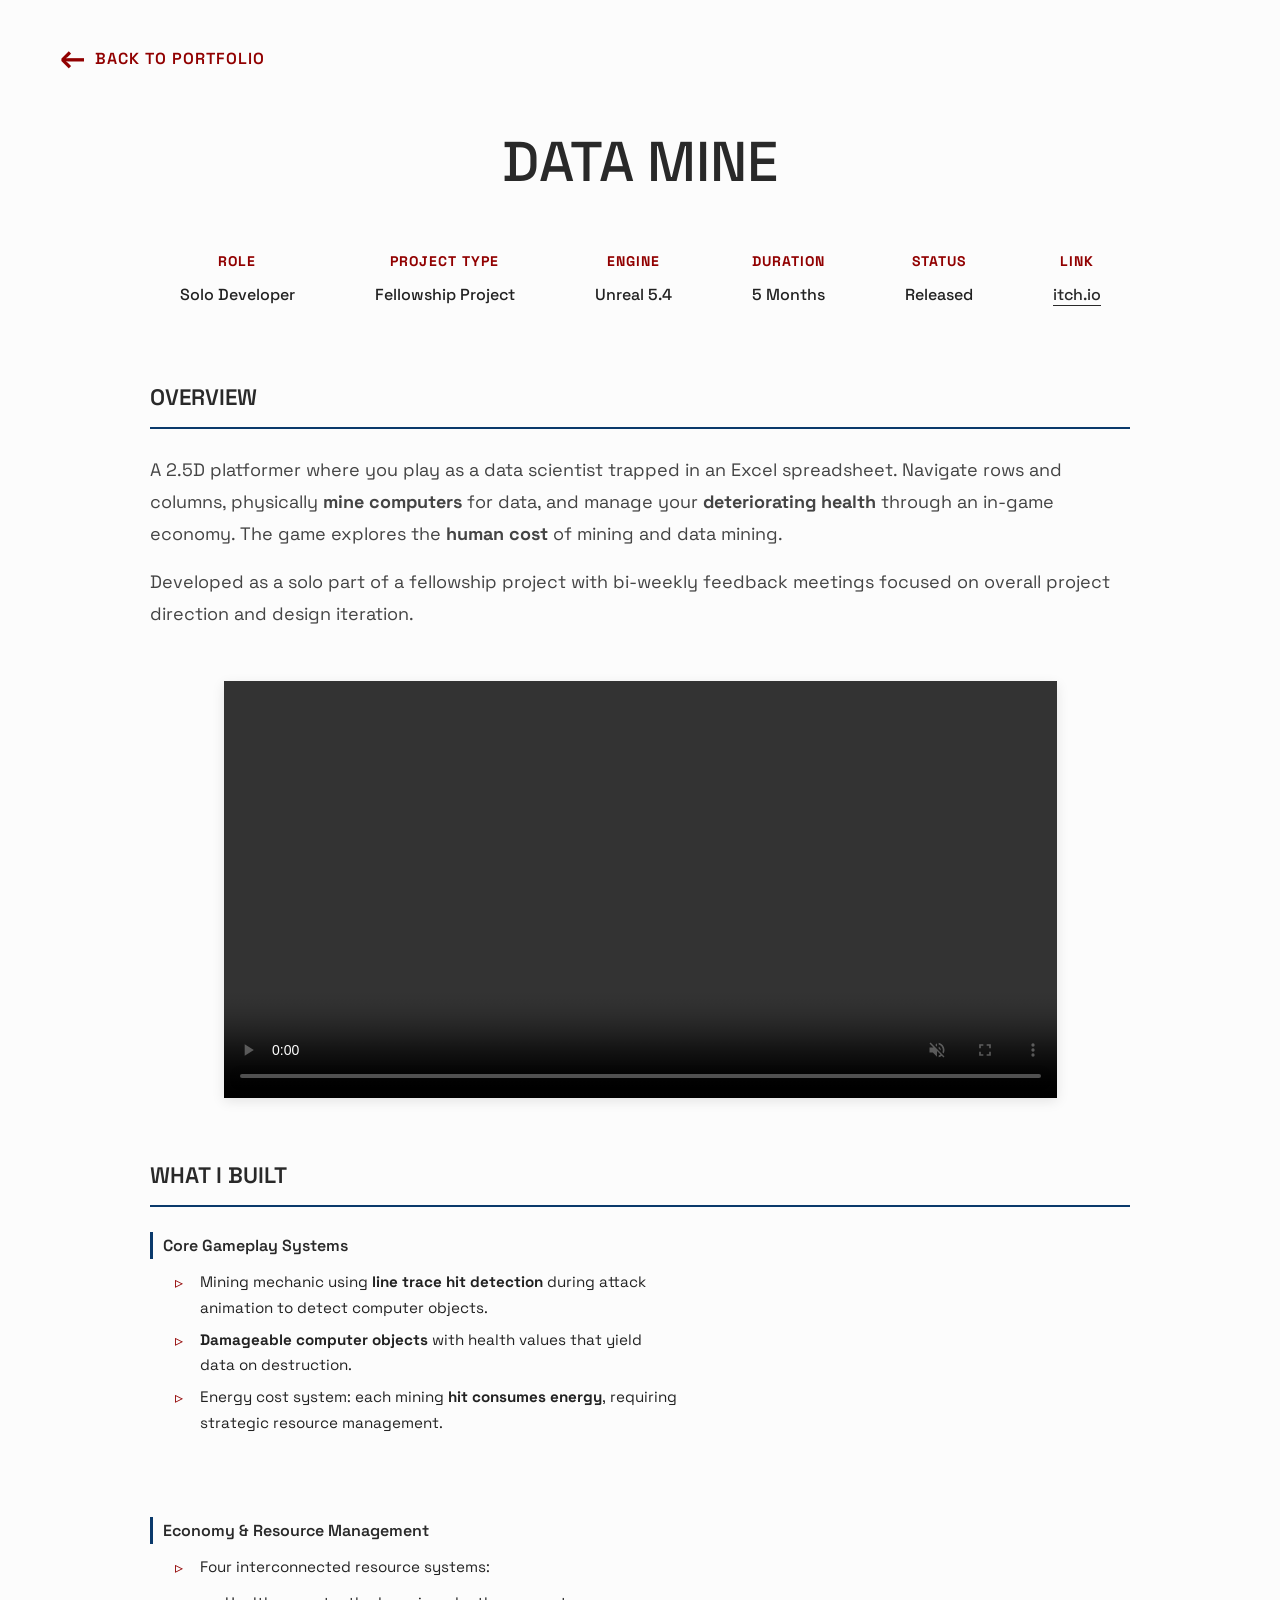
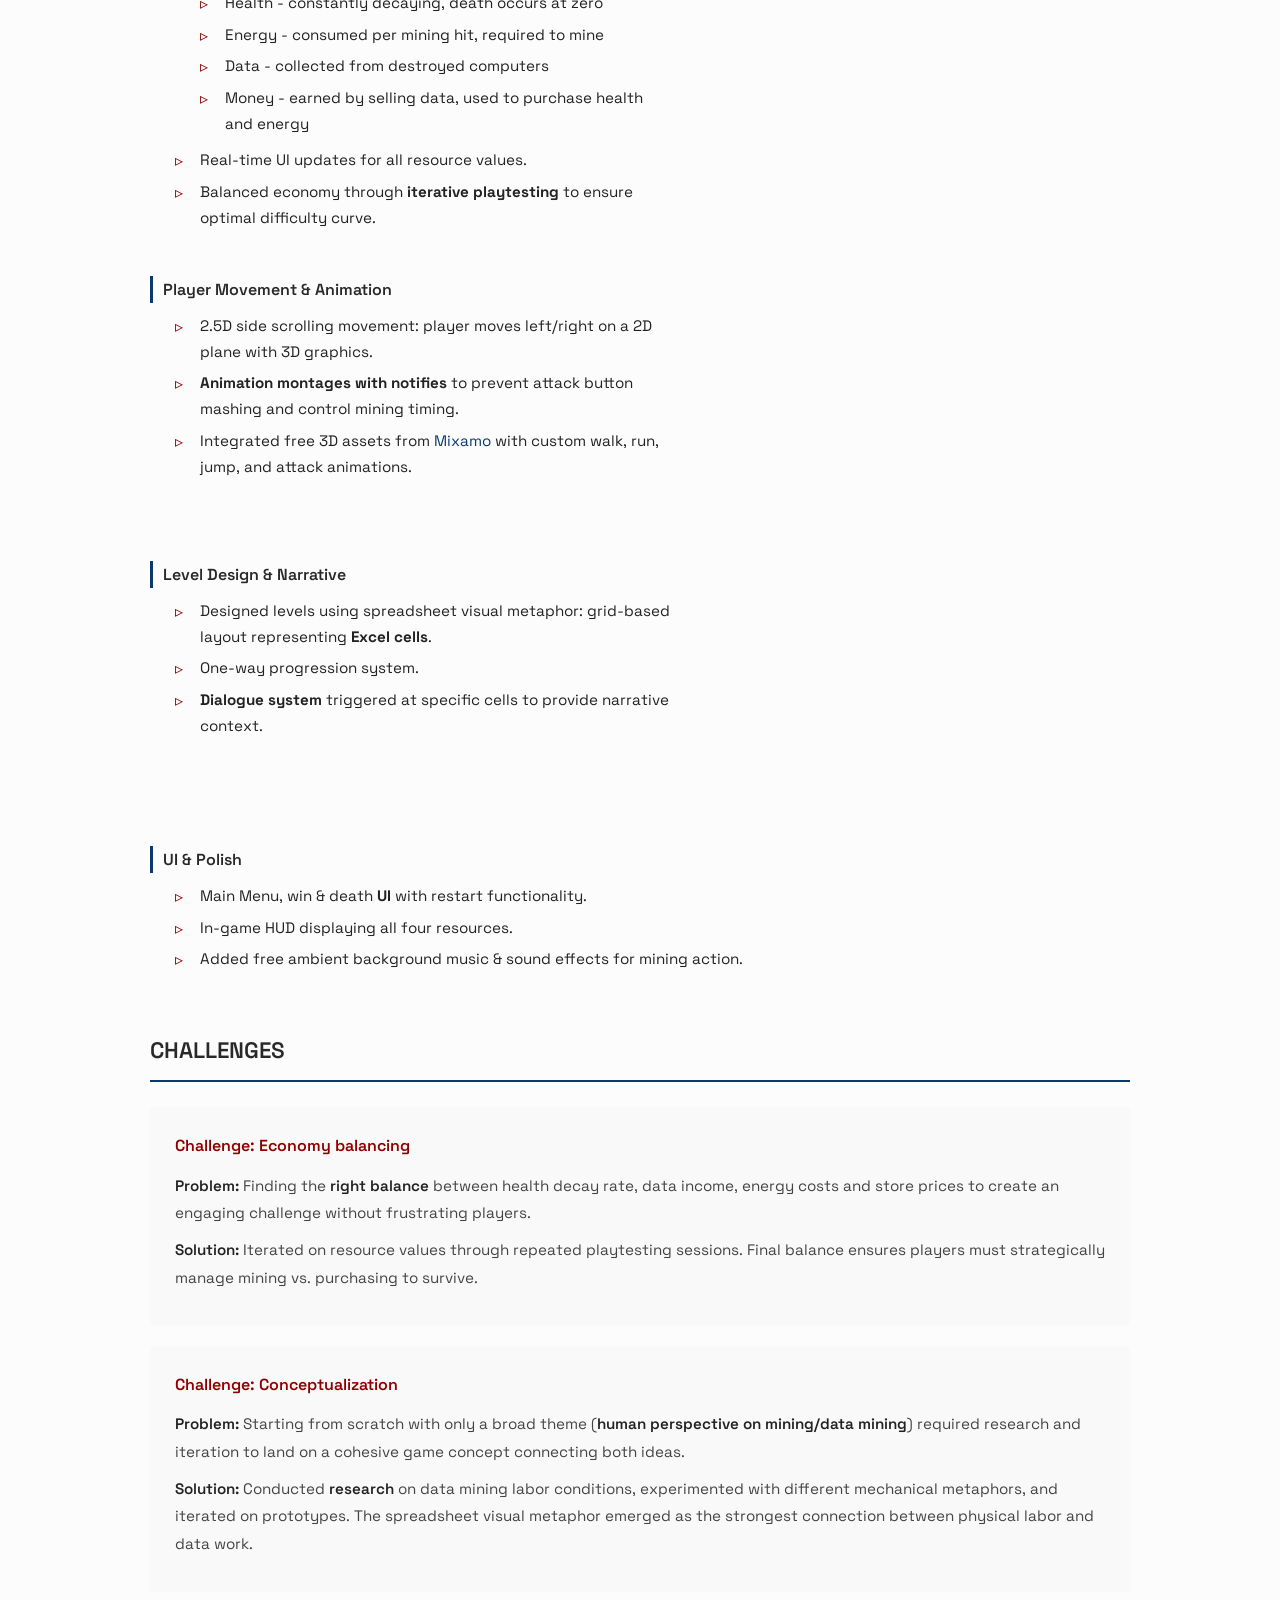
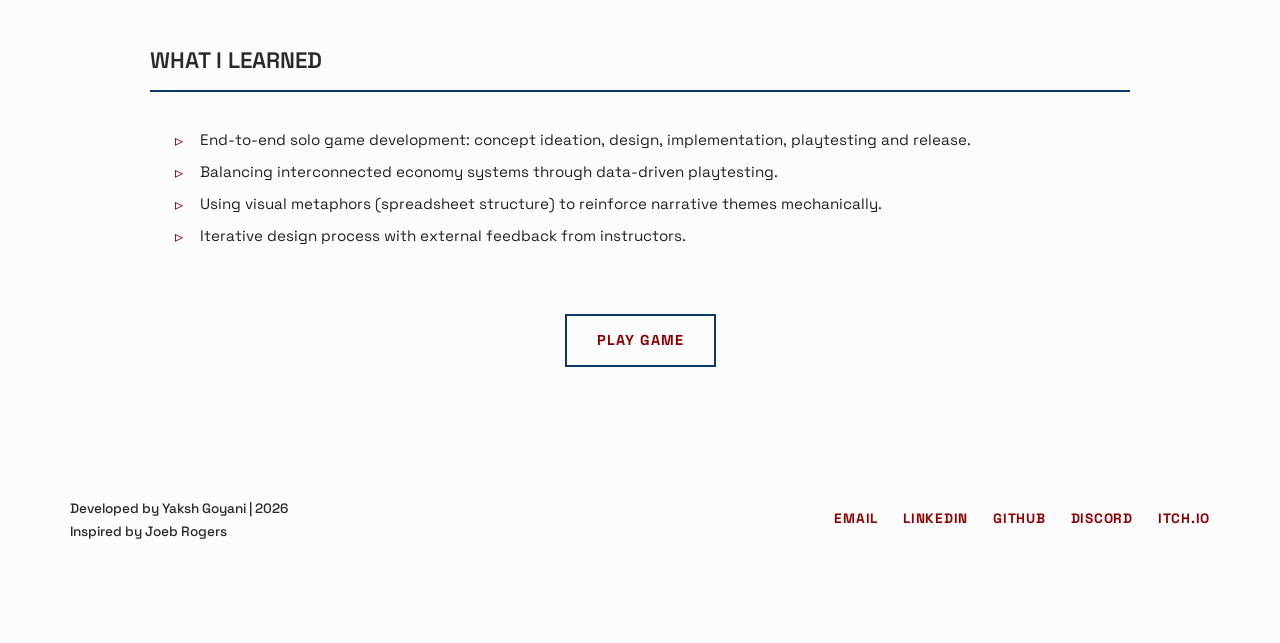
==== commit c8a2ec6d: "added finding keys project and changed some lines" ====
--- a/datamine_page.html
+++ b/datamine_page.html
@@ -33,13 +33,18 @@
                 </div>
 
                 <div class="meta-block">
+                    <p class="meta-label">ENGINE</p>
+                    <p class="meta-value">Unreal 5.4</p>
+                </div>
+
+                <div class="meta-block">
+                    <p class="meta-label">DURATION</p>
+                    <p class="meta-value">5 Months</p>
+                </div>
+
+                <div class="meta-block">
                     <p class="meta-label">STATUS</p>
                     <p class="meta-value">Released</p>
-                </div>
-            
-                <div class="meta-block">
-                    <p class="meta-label">DURATION</p>
-                    <p class="meta-value">4-5 Months</p>
                 </div>
 
                 <div class="meta-block">
@@ -55,7 +60,7 @@
         <!-- Overview -->
         <section class="project-section">
             <h2 class="section-heading">OVERVIEW</h2>
-            <p>A 2.5D platformer where you play as a data scientist trapped in an excel spreadsheet. Navigate rows and columns, physically <strong>mine computers</strong> for data, and manage your <strong>deteriorating health</strong> through an in-game economy. The game explores the <strong>human cost</strong> of mining and data mining.</p>
+            <p>A 2.5D platformer where you play as a data scientist trapped in an Excel spreadsheet. Navigate rows and columns, physically <strong>mine computers</strong> for data, and manage your <strong>deteriorating health</strong> through an in-game economy. The game explores the <strong>human cost</strong> of mining and data mining.</p>
             <p>Developed as a solo part of a fellowship project with bi-weekly feedback meetings focused on overall project direction and design iteration.</p>
         </section>
 
@@ -142,7 +147,7 @@
             <div class="challenge-block">
                 <h3>Challenge: Economy balancing</h3>
                 <p><strong>Problem:</strong> Finding the <strong>right balance</strong> between health decay rate, data income, energy costs and store prices to create an engaging challenge without frustrating players.</p>
-                <p><strong>Solution:</strong> Conducted <strong>extensive iterations</strong>. Adjusted resource generation/consumption rates. Final balance ensures players must strategically manage mining vs. purchasing to survive.</p>
+                <p><strong>Solution:</strong> Iterated on resource values through repeated playtesting sessions. Final balance ensures players must strategically manage mining vs. purchasing to survive.</p>
             </div>
 
             <div class="challenge-block">
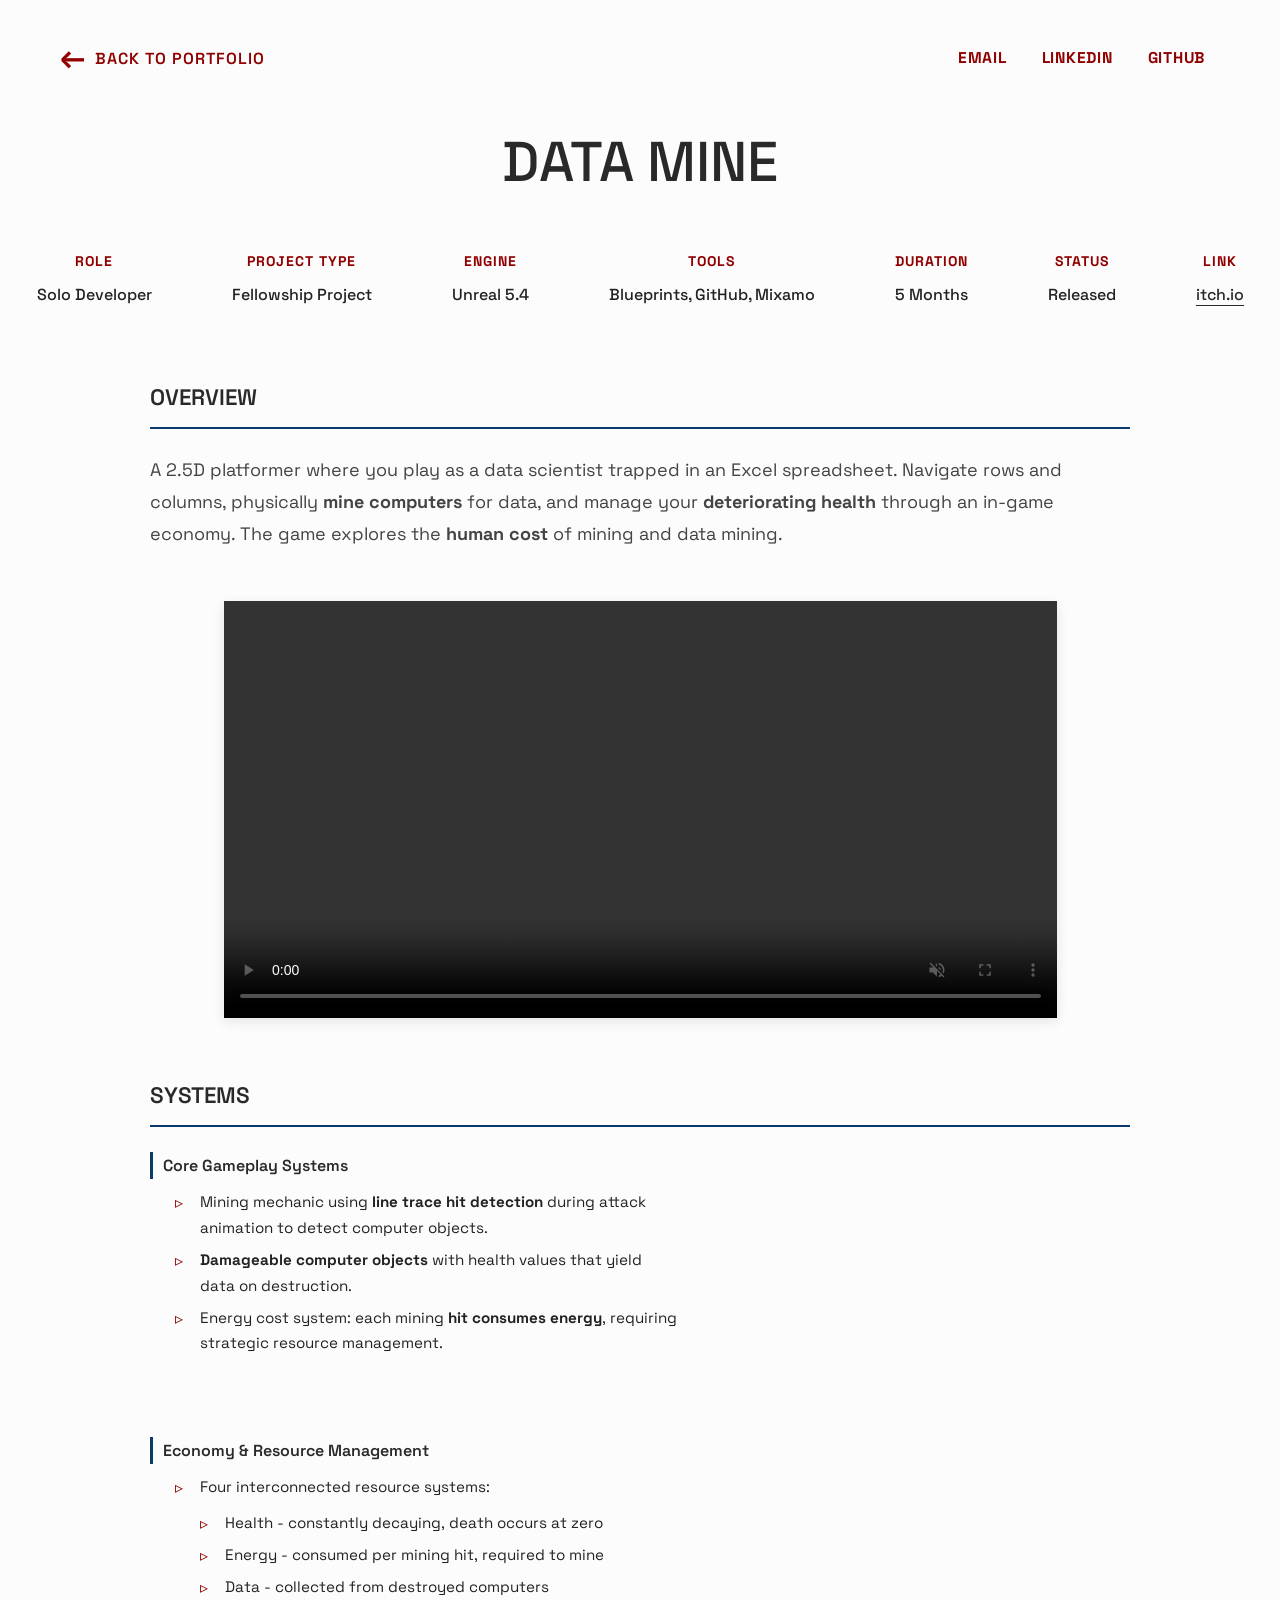
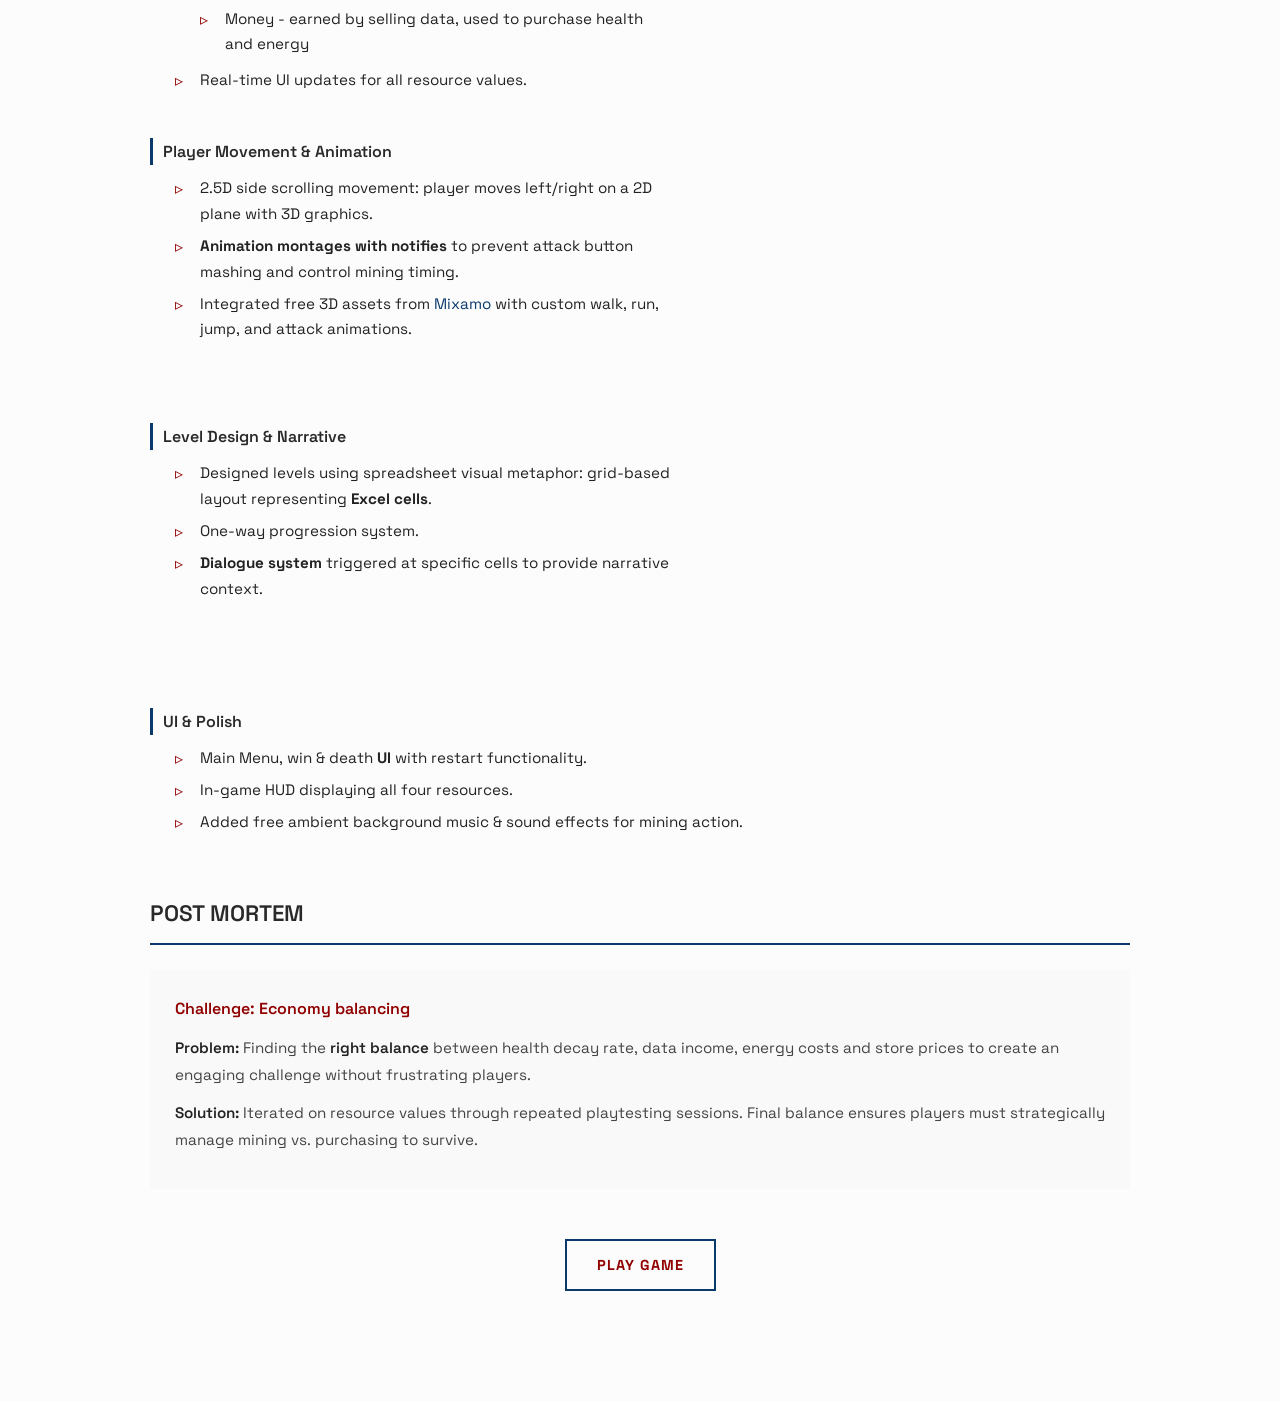
==== commit d444da00: "updated the project pages and index. added code snippets to findingkeys page." ====
--- a/datamine_page.html
+++ b/datamine_page.html
@@ -6,6 +6,7 @@
     <title>Data Mine | Yaksh Goyani</title>
     <link href="https://fonts.googleapis.com/css2?family=Space+Grotesk:wght@300..700&display=swap" rel="stylesheet">
     <link rel="stylesheet" href="styles.css">
+    <script src="nav.js" defer></script>
 </head>
 <body>
     <!-- Back Navigation-->
@@ -14,6 +15,7 @@
             <span class="arrow">←</span>
             <span class="link-text">BACK TO PORTFOLIO</span>
         </a>
+        <div class="nav-social"></div>
     </div>
 
     <!-- Project Header -->
@@ -35,6 +37,11 @@
                 <div class="meta-block">
                     <p class="meta-label">ENGINE</p>
                     <p class="meta-value">Unreal 5.4</p>
+                </div>
+
+                <div class="meta-block">
+                    <p class="meta-label">TOOLS</p>
+                    <p class="meta-value">Blueprints, GitHub, Mixamo</p>
                 </div>
 
                 <div class="meta-block">
@@ -61,7 +68,6 @@
         <section class="project-section">
             <h2 class="section-heading">OVERVIEW</h2>
             <p>A 2.5D platformer where you play as a data scientist trapped in an Excel spreadsheet. Navigate rows and columns, physically <strong>mine computers</strong> for data, and manage your <strong>deteriorating health</strong> through an in-game economy. The game explores the <strong>human cost</strong> of mining and data mining.</p>
-            <p>Developed as a solo part of a fellowship project with bi-weekly feedback meetings focused on overall project direction and design iteration.</p>
         </section>
 
         <!-- Gameplay Video/Image -->
@@ -71,9 +77,9 @@
             </div>
         </section>
 
-        <!-- My Contributions -->
+        <!-- What I Built -->
         <section class="project-section">
-            <h2 class="section-heading">WHAT I BUILT</h2>
+            <h2 class="section-heading">SYSTEMS</h2>
             <div class="content-block">
                 <div class="content-text">
                     <h3>Core Gameplay Systems</h3>
@@ -98,7 +104,6 @@
                             <li>Money - earned by selling data, used to purchase health and energy</li>
                         </ul>
                         <li>Real-time UI updates for all resource values.</li>
-                        <li>Balanced economy through <strong>iterative playtesting</strong> to ensure optimal difficulty curve.</li>
                     </ul>
                 </div>
                 <video src="videos/DM_Store.mp4" autoplay muted loop></video>
@@ -140,33 +145,14 @@
             </div>
         </section>
 
-        <!-- Technical Challenges -->
+        <!-- Post Mortem -->
         <section class="project-section">
-            <h2 class="section-heading">CHALLENGES</h2>
+            <h2 class="section-heading">POST MORTEM</h2>
             
             <div class="challenge-block">
                 <h3>Challenge: Economy balancing</h3>
                 <p><strong>Problem:</strong> Finding the <strong>right balance</strong> between health decay rate, data income, energy costs and store prices to create an engaging challenge without frustrating players.</p>
                 <p><strong>Solution:</strong> Iterated on resource values through repeated playtesting sessions. Final balance ensures players must strategically manage mining vs. purchasing to survive.</p>
-            </div>
-
-            <div class="challenge-block">
-                <h3>Challenge: Conceptualization</h3>
-                <p><strong>Problem:</strong> Starting from scratch with only a broad theme (<strong>human perspective on mining/data mining</strong>) required research and iteration to land on a cohesive game concept connecting both ideas.</p>
-                <p><strong>Solution:</strong> Conducted <strong>research</strong> on data mining labor conditions, experimented with different mechanical metaphors, and iterated on prototypes. The spreadsheet visual metaphor emerged as the strongest connection between physical labor and data work.</p>
-            </div>
-        </section>
-
-        <!-- Key Takeaways -->
-        <section class="project-section">
-            <h2 class="section-heading">WHAT I LEARNED</h2>
-            <div class="content-block">
-                <ul class="content-list">
-                    <li>End-to-end solo game development: concept ideation, design, implementation, playtesting and release.</li>
-                    <li>Balancing interconnected economy systems through data-driven playtesting.</li>
-                    <li>Using visual metaphors (spreadsheet structure) to reinforce narrative themes mechanically.</li>
-                    <li>Iterative design process with external feedback from instructors.</li>
-                </ul>
             </div>
         </section>
 
@@ -177,21 +163,5 @@
             </div>
         </section>
     </div>
-
-    <!-- Footer -->
-    <footer>
-        <div class="footer-text">
-            <p>Developed by Yaksh Goyani | 2026</p>
-            <p>Inspired by Joeb Rogers</p>
-        </div>
-
-        <div class="social-links">
-            <a href="mailto:yakshgoyani@gmail.com" title="email">EMAIL</a>
-            <a href="https://www.linkedin.com/in/ygoyani" target="_blank" title="linkedin">LINKEDIN</a>
-            <a href="https://github.com/yakshG" target="_blank" >GITHUB</a>
-            <a href="https://discord.com/users/794162403616227338" target="_blank" title="discord">DISCORD</a>
-            <a href="https://billawatts.itch.io/" target="_blank" title="itch.io">ITCH.IO</a>            
-        </div>
-    </footer>
 </body>
 </html>
--- a/styles.css
+++ b/styles.css
@@ -296,6 +296,9 @@
 .project-nav {
     padding: 30px 60px;
     transition: background-color 0.2s ease;
+    display: flex;
+    justify-content: space-between;
+    align-items: center;
 }
 
 .back-link {
@@ -325,6 +328,30 @@
     font-size: 1rem;
     padding-top: 2px;
     display: inline-block;
+}
+
+.nav-social {
+    text-align: right;
+}
+
+.nav-social a {
+    margin: 0px 15px;
+    font-family: 'Space Grotesk', sans-serif;
+    color: #910000;
+    font-size: 0.975rem;
+    font-weight: 700;
+    letter-spacing: 0.75px;
+    border-bottom: 2px solid transparent;
+    transition: all 0.2s ease;
+}
+
+.nav-social a:hover {
+    color: #0A396B;
+    border-bottom-color: #0A396B;
+}
+
+.project-nav:has(.back-link:hover) .nav-social a {
+    color: #FCFCFC;
 }
 
 
@@ -499,6 +526,57 @@
 
 .content-list a:hover {
     color:#00965A;
+}
+
+/* -----Code Snippet-----*/
+.code-snippet {
+    margin: 15px 0;
+}
+
+.code-toggle {
+    font-family: 'Space Grotesk', sans-serif;
+    font-size: 0.85rem;
+    font-weight: 700;
+    letter-spacing: 1px;
+    color: #0A396B;
+    cursor: pointer;
+    padding: 5px 15px;
+    list-style: none;
+    display: flex;
+    align-items: center;
+    gap: 8px;
+    transition: color 0.2s ease;
+}
+
+.code-toggle::-webkit-details-marker {
+    display: none;
+}
+
+.code-toggle::before {
+    content: "+";
+    color: #910000;
+    transition: transform 0.2s ease;
+}
+
+details[open] .code-toggle::before {
+    content: "−";
+    transform: none;
+}
+
+.code-toggle:hover {
+    color: #910000;
+}
+
+.code-snippet pre {
+    margin: 0;
+    border-radius: 0;
+}
+
+.code-snippet pre code {
+    font-family: 'JetBrains Mono', monospace;
+    font-size: 0.85rem;
+    line-height: 1.6;
+    padding: 5px 20px !important;
 }
 
 /* -----Challenge Blocks----- */
@@ -610,6 +688,10 @@
         padding: 20px 30px;
     }
 
+    .link-text {
+        display: none;
+    }
+
     .project-header {
         padding: 60px 30px 40px;
     }
@@ -708,6 +790,14 @@
         gap: 30px 40px;
     }
 
+    .code-snippet pre code {
+        font-size: 0.7rem;
+    }
+
+    .code-snippet {
+        overflow-x: auto;
+    }
+
     footer {
         padding: 20px 0px;
         flex-direction: column;
@@ -756,6 +846,14 @@
         gap: 20px;
     }
 
+    .code-snippet pre code {
+        font-size: 0.8rem;
+    }
+
+    .code-snippet {
+    overflow-x: auto;
+}
+
     footer {
         flex-direction: column;
         align-items: center;
